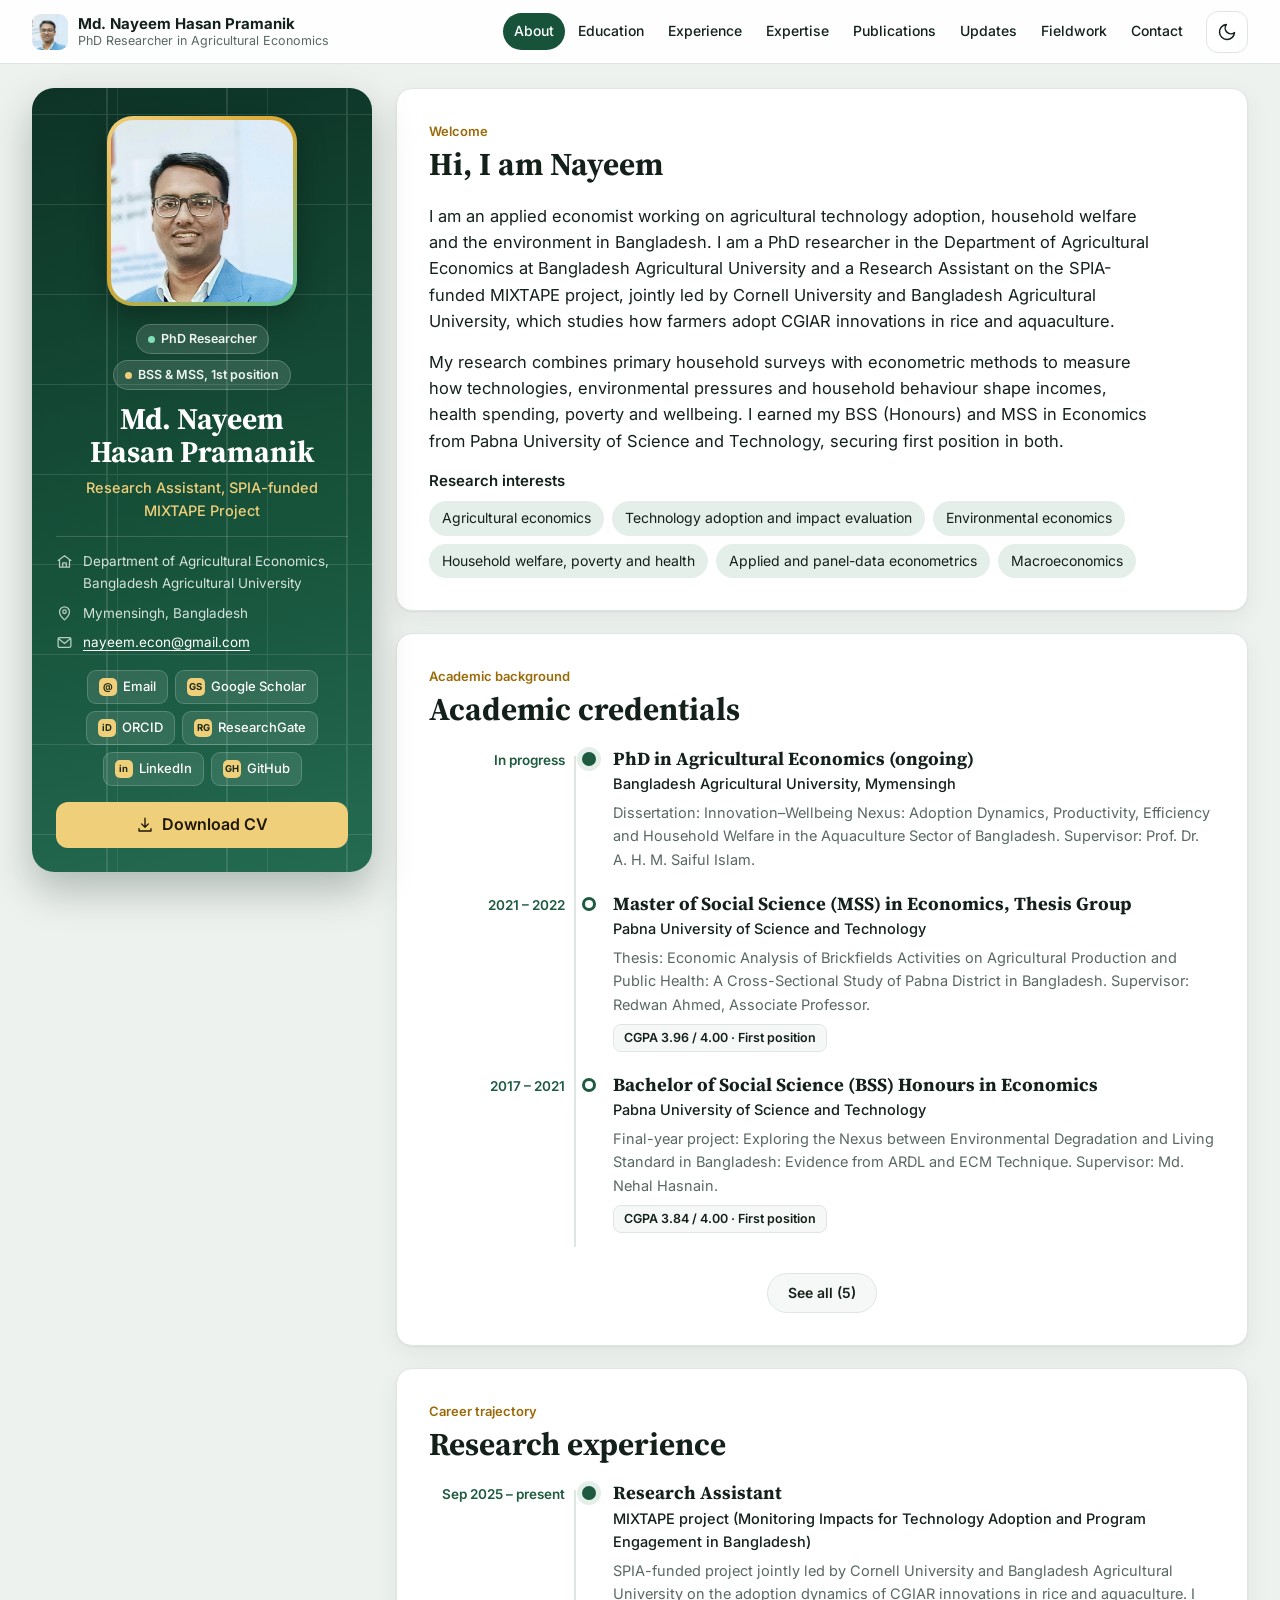
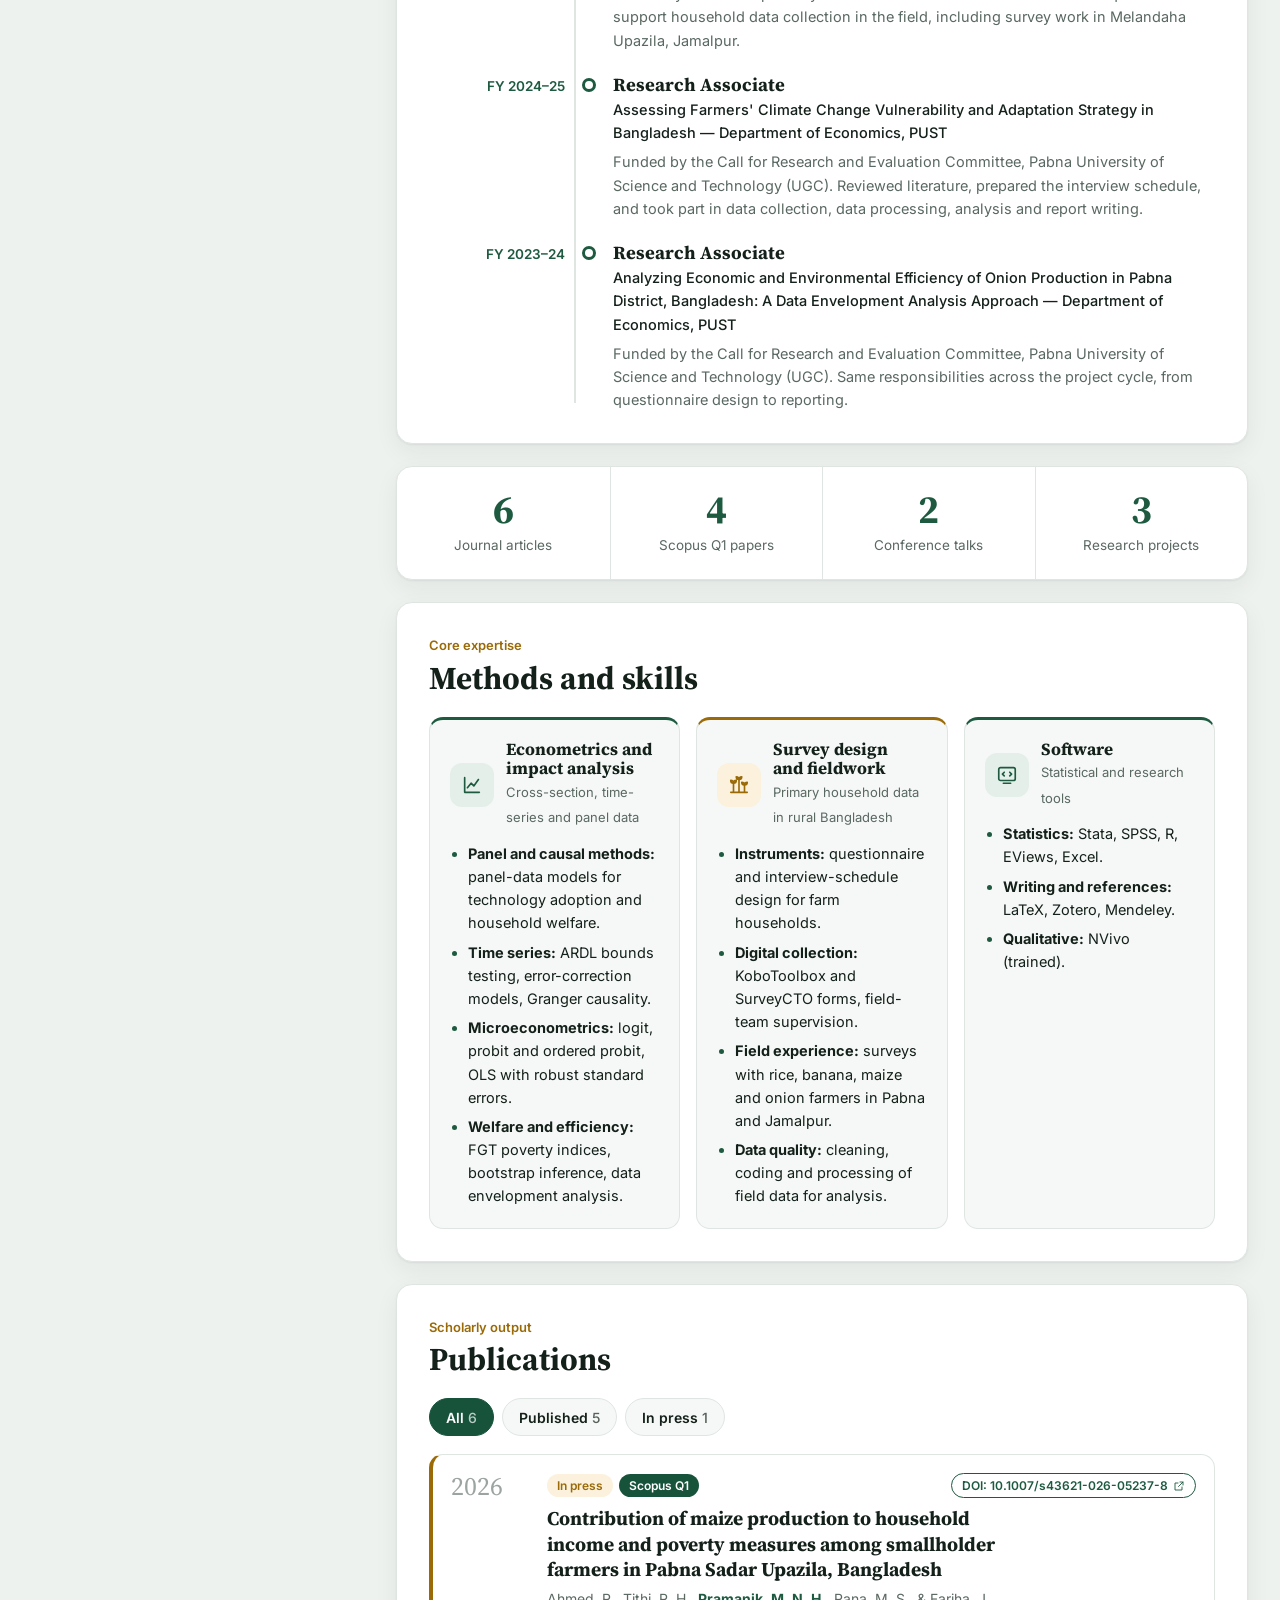
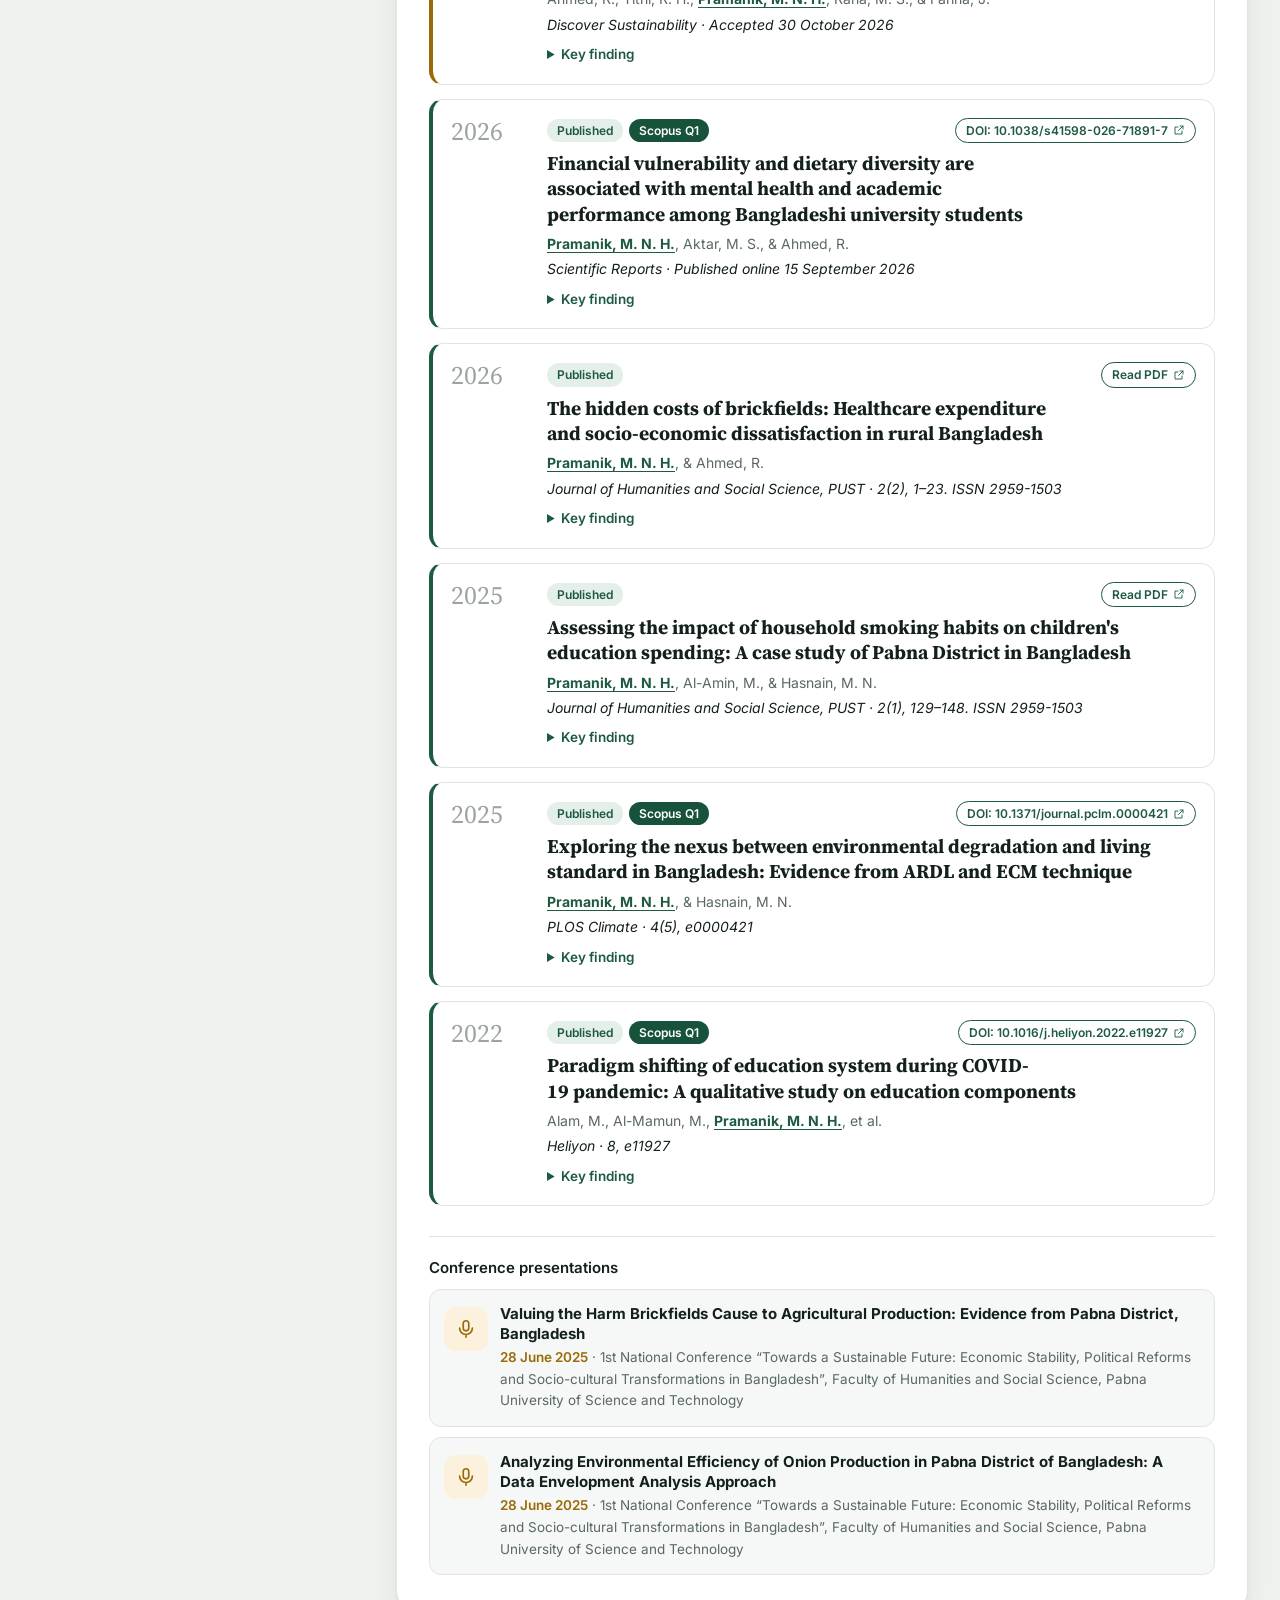
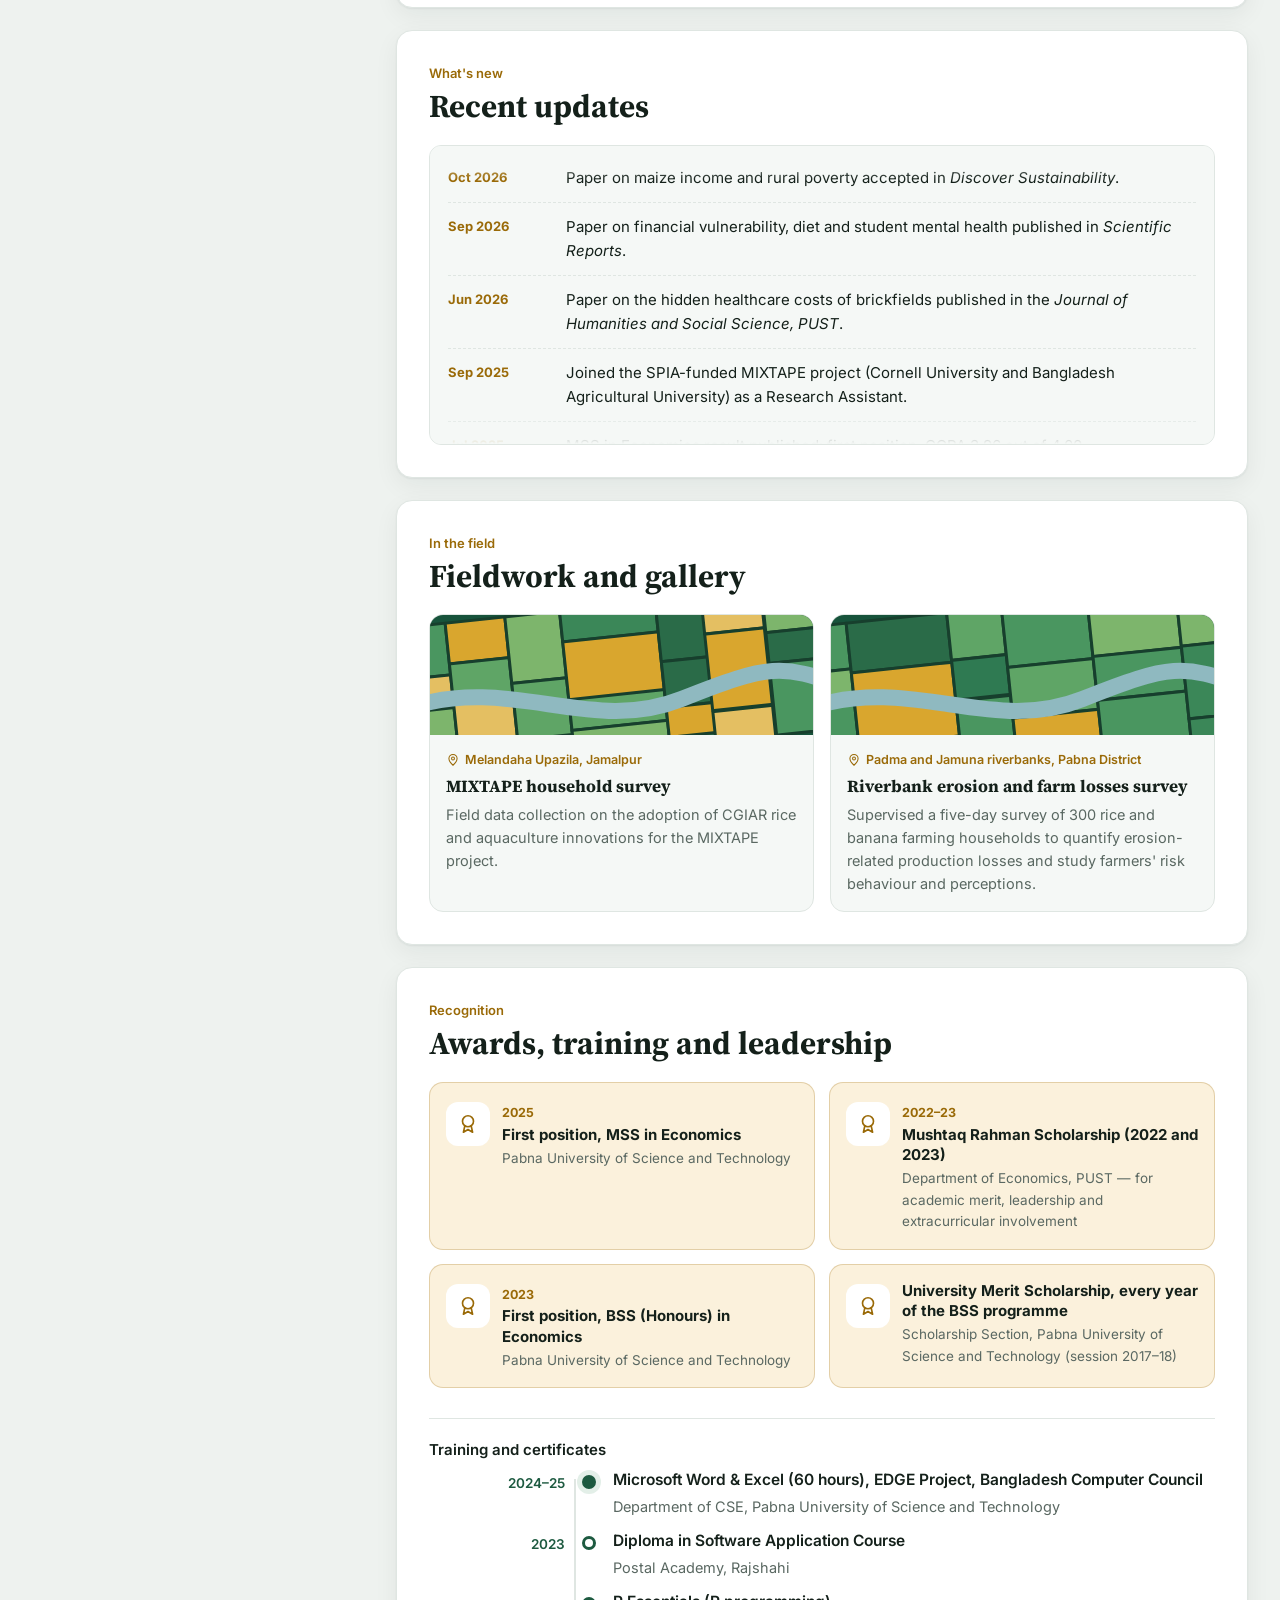
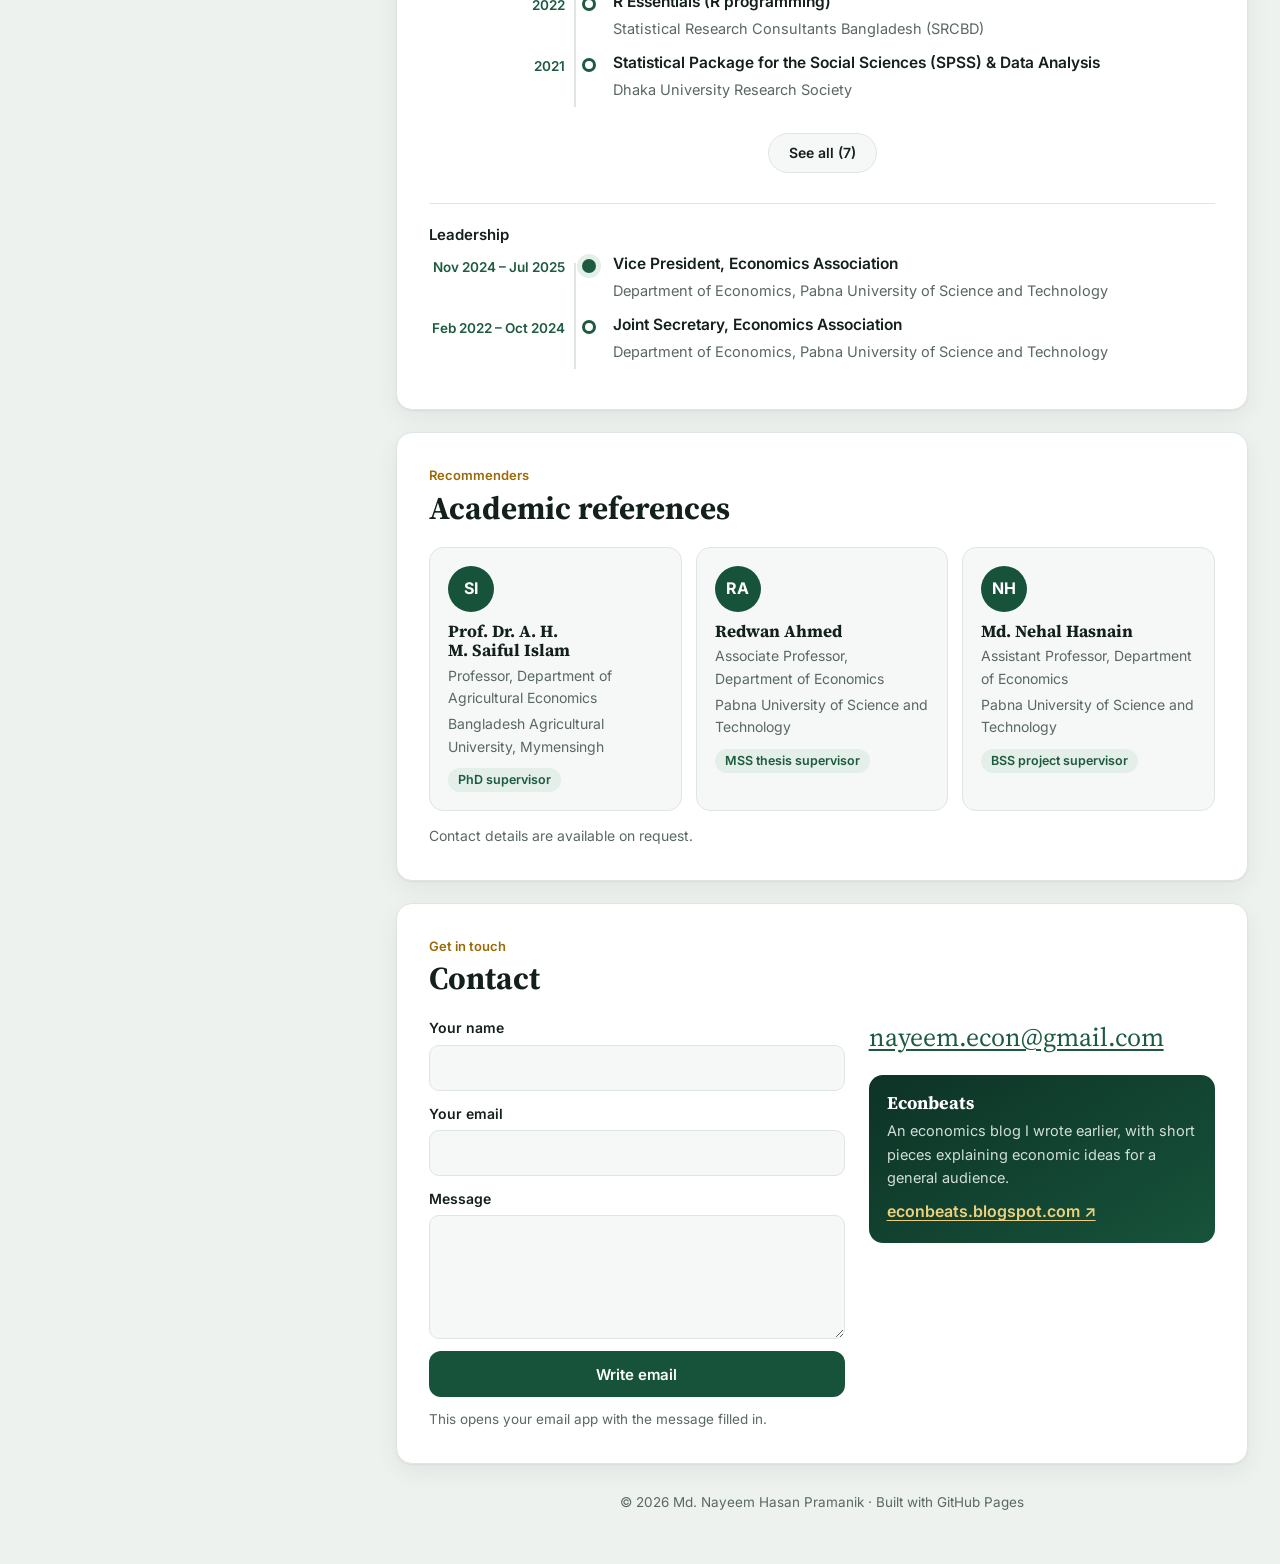
==== index.html @ b8cd820c "Add files via upload" ====
<!DOCTYPE html>
<html lang="en">
<head>
<meta charset="utf-8">
<meta name="viewport" content="width=device-width, initial-scale=1">
<title>Md. Nayeem Hasan Pramanik | Academic Portfolio</title>
<meta name="description" content="Md. Nayeem Hasan Pramanik — PhD researcher in Agricultural Economics, Bangladesh Agricultural University. Research on technology adoption, household welfare and environmental economics in Bangladesh.">
<meta property="og:title" content="Md. Nayeem Hasan Pramanik | Academic Portfolio">
<meta property="og:description" content="Agricultural and environmental economics, technology adoption and household welfare in Bangladesh.">
<meta property="og:image" content="assets/img/profile.jpg">
<link rel="icon" href="assets/img/profile.jpg">
<link rel="preconnect" href="https://fonts.googleapis.com">
<link rel="preconnect" href="https://fonts.gstatic.com" crossorigin>
<link href="https://fonts.googleapis.com/css2?family=Inter:wght@400;500;600;700&family=Source+Serif+4:opsz,wght@8..60,500;8..60,600;8..60,700&display=swap" rel="stylesheet">
<link rel="stylesheet" href="style.css">
<script>try{var t=localStorage.getItem("theme");if(t)document.documentElement.dataset.theme=t}catch(e){}</script>
</head>
<body>

<header class="topbar">
  <a class="brand" href="#about">
    <img id="top-photo" alt="" width="36" height="36">
    <span><b id="top-name"></b><small id="top-title"></small></span>
  </a>
  <nav class="nav" id="nav" aria-label="Sections">
    <a href="#about">About</a>
    <a href="#education">Education</a>
    <a href="#experience">Experience</a>
    <a href="#expertise">Expertise</a>
    <a href="#publications">Publications</a>
    <a href="#updates">Updates</a>
    <a href="#gallery">Fieldwork</a>
    <a href="#contact">Contact</a>
  </nav>
  <button class="iconbtn" id="theme-btn" aria-label="Switch light or dark mode">
    <svg viewBox="0 0 24 24" class="i-moon"><path d="M21 12.8A9 9 0 1 1 11.2 3a7 7 0 0 0 9.8 9.8z"/></svg>
    <svg viewBox="0 0 24 24" class="i-sun"><circle cx="12" cy="12" r="4.5"/><path d="M12 1.5v3M12 19.5v3M4.2 4.2l2.1 2.1M17.7 17.7l2.1 2.1M1.5 12h3M19.5 12h3M4.2 19.8l2.1-2.1M17.7 6.3l2.1-2.1"/></svg>
  </button>
  <button class="iconbtn menu-btn" id="menu-btn" aria-label="Open menu" aria-expanded="false">
    <svg viewBox="0 0 24 24"><path d="M3 6h18M3 12h18M3 18h18"/></svg>
  </button>
</header>

<div class="layout">
  <aside class="profile" id="profile">
    <div class="profile-in">
      <div class="photo-wrap"><img id="p-photo" alt="Portrait of Md. Nayeem Hasan Pramanik" width="600" height="600"></div>
      <div class="badges" id="p-badges"></div>
      <h1 id="p-name"></h1>
      <p class="p-role" id="p-role"></p>
      <ul class="p-meta">
        <li><svg viewBox="0 0 24 24"><path d="M3 10.5 12 4l9 6.5M5 9.5V20h14V9.5M9.5 20v-6h5v6"/></svg><span id="p-aff"></span></li>
        <li><svg viewBox="0 0 24 24"><path d="M12 21s-7-6.2-7-11.5a7 7 0 0 1 14 0C19 14.8 12 21 12 21z"/><circle cx="12" cy="9.5" r="2.5"/></svg><span id="p-loc"></span></li>
        <li><svg viewBox="0 0 24 24"><rect x="3" y="5" width="18" height="14" rx="2"/><path d="m3.5 6.5 8.5 7 8.5-7"/></svg><a id="p-email" href="#"></a></li>
      </ul>
      <div class="p-links" id="p-links"></div>
      <a class="cv-btn" id="cv-btn" target="_blank" rel="noopener">
        <svg viewBox="0 0 24 24"><path d="M12 3v12m0 0-4.5-4.5M12 15l4.5-4.5M4 17v3h16v-3"/></svg>Download CV
      </a>
    </div>
  </aside>

  <main class="content">
    <section class="card" id="about">
      <p class="eyebrow">Welcome</p>
      <h2>Hi, I am Nayeem</h2>
      <div id="bio" class="prose"></div>
      <div class="interests">
        <h3 class="mini">Research interests</h3>
        <ul id="interests" class="chips"></ul>
      </div>
    </section>

    <section class="card" id="education">
      <p class="eyebrow">Academic background</p>
      <h2>Academic credentials</h2>
      <ol class="tl" id="edu-list" data-limit="3"></ol>
    </section>

    <section class="card" id="experience">
      <p class="eyebrow">Career trajectory</p>
      <h2>Research experience</h2>
      <ol class="tl" id="exp-list"></ol>
    </section>

    <section class="stats card flat" id="stats" aria-label="At a glance"></section>

    <section class="card" id="expertise">
      <p class="eyebrow">Core expertise</p>
      <h2>Methods and skills</h2>
      <div class="xgrid" id="x-grid"></div>
    </section>

    <section class="card" id="publications">
      <p class="eyebrow">Scholarly output</p>
      <h2>Publications</h2>
      <div class="tabs" role="tablist" id="pub-tabs"></div>
      <ol class="pubs" id="pub-list"></ol>
      <h3 class="mini sep">Conference presentations</h3>
      <ul class="talks" id="conf-list"></ul>
    </section>

    <section class="card" id="updates">
      <p class="eyebrow">What's new</p>
      <h2>Recent updates</h2>
      <div class="ticker" id="ticker"><ol class="news" id="news-list"></ol></div>
    </section>

    <section class="card" id="gallery">
      <p class="eyebrow">In the field</p>
      <h2>Fieldwork and gallery</h2>
      <div class="fgrid" id="field-list"></div>
      <div class="tabs small" id="gal-tabs"></div>
      <div class="gal" id="gal-grid"></div>
    </section>

    <section class="card" id="recognition">
      <p class="eyebrow">Recognition</p>
      <h2>Awards, training and leadership</h2>
      <div class="agrid" id="award-list"></div>
      <h3 class="mini sep">Training and certificates</h3>
      <ol class="tl compact" id="train-list" data-limit="4"></ol>
      <h3 class="mini sep">Leadership</h3>
      <ol class="tl compact" id="lead-list"></ol>
    </section>

    <section class="card" id="references">
      <p class="eyebrow">Recommenders</p>
      <h2>Academic references</h2>
      <div class="rgrid" id="ref-list"></div>
      <p class="note">Contact details are available on request.</p>
    </section>

    <section class="card contact" id="contact">
      <p class="eyebrow">Get in touch</p>
      <h2>Contact</h2>
      <div class="contact-grid">
        <form id="c-form" novalidate>
          <label>Your name<input id="c-name" autocomplete="name" required></label>
          <label>Your email<input id="c-email" type="email" autocomplete="email" required></label>
          <label>Message<textarea id="c-msg" rows="5" required></textarea></label>
          <button type="submit" class="send">Write email</button>
          <p class="form-note" id="c-note" role="status">This opens your email app with the message filled in.</p>
        </form>
        <div class="contact-side">
          <p class="mail-big"><a id="c-mail" href="#"></a></p>
          <div id="blog" class="blogcard"></div>
        </div>
      </div>
    </section>

    <footer class="foot">© <span id="foot-year"></span> <span id="foot-name"></span> · Built with GitHub Pages</footer>
  </main>
</div>

<div class="lightbox" id="lightbox" hidden>
  <button class="iconbtn lb-close" id="lb-close" aria-label="Close"><svg viewBox="0 0 24 24"><path d="M6 6l12 12M18 6 6 18"/></svg></button>
  <figure><img id="lb-img" alt=""><figcaption id="lb-cap"></figcaption></figure>
</div>

<script src="data.js"></script>
<script src="main.js"></script>
</body>
</html>
---- style.css ----
/*
VOICE: formal and warm, an academic economist's portfolio.
IDEA: a field researcher's dossier: an ID card on the left, ruled record cards on the right.
PICTURE: the profile card, a deep paddy-green panel with a faint aerial field-plot pattern and the portrait.
COLOUR and TYPE: paddy green, ripe-rice gold, soft green-grey paper; Source Serif 4 headings, Inter text.
LAYOUT: sticky top bar; sticky profile card left (340px), content cards right; one column under 960px.
*/
:root{
  color-scheme:light dark;
  --bg:light-dark(#eef2ef,#0b1310);
  --card:light-dark(#ffffff,#121c18);
  --card2:light-dark(#f5f8f6,#16221d);
  --ink:light-dark(#14201a,#e4ebe7);
  --muted:light-dark(#5a6862,#9fb0a8);
  --rule:light-dark(#dfe6e2,#24322c);
  --green:light-dark(#1d5a40,#5cc49a);
  --green-soft:light-dark(#e3efe8,#173328);
  --gold:light-dark(#9a6a08,#e2b44a);
  --gold-soft:light-dark(#fbf1dc,#33280f);
  --deep1:#0d3326;--deep2:#17533b;--deep3:#246b52;
  --shadow:0 1px 2px rgba(16,40,30,.06),0 8px 24px rgba(16,40,30,.06);
  --r:16px;
}
:root[data-theme=light]{color-scheme:light}
:root[data-theme=dark]{color-scheme:dark}
*{box-sizing:border-box;min-width:0}
html{scroll-behavior:smooth;scroll-padding-top:80px}
body{margin:0;background:var(--bg);color:var(--ink);font:16px/1.6 Inter,system-ui,-apple-system,"Segoe UI",sans-serif;overflow-x:clip}
a{color:var(--green);text-underline-offset:3px}
:focus-visible{outline:2px solid var(--gold);outline-offset:3px;border-radius:6px}
h1,h2,h3{font-family:"Source Serif 4",Georgia,serif;line-height:1.15;text-wrap:balance;margin:0}
svg{fill:none;stroke:currentColor;stroke-width:1.8;stroke-linecap:round;stroke-linejoin:round}
@media (prefers-reduced-motion:reduce){html{scroll-behavior:auto}*{animation:none!important;transition:none!important}}

/* top bar */
.topbar{position:sticky;top:0;z-index:20;display:flex;align-items:center;gap:12px;height:64px;padding:0 max(2.5vw,14px);background:color-mix(in srgb,var(--card) 88%,transparent);backdrop-filter:blur(10px);border-bottom:1px solid var(--rule)}
.brand{display:flex;align-items:center;gap:10px;text-decoration:none;color:var(--ink);margin-right:auto}
.brand img{width:36px;height:36px;border-radius:9px;object-fit:cover}
.brand span{display:grid;line-height:1.2}
.brand b{font-size:15px}
.brand small{font-size:12.5px;color:var(--muted)}
.nav{display:flex;gap:2px}
.nav a{padding:7px 11px;border-radius:999px;font-size:14px;font-weight:500;color:var(--ink);text-decoration:none;white-space:nowrap}
.nav a:hover{background:var(--green-soft)}
.nav a.on{background:var(--deep2);color:#fff}
.iconbtn{display:grid;place-items:center;width:42px;height:42px;border-radius:12px;border:1px solid var(--rule);background:var(--card);color:var(--ink);cursor:pointer}
.iconbtn svg{width:20px;height:20px}
.iconbtn:hover{border-color:var(--green)}
.i-sun{display:none}
:root[data-theme=dark] .i-sun{display:block}:root[data-theme=dark] .i-moon{display:none}
.menu-btn{display:none}

/* layout */
.layout{display:grid;grid-template-columns:340px minmax(0,1fr);gap:24px;max-width:1280px;margin:0 auto;padding:24px max(2.5vw,14px) 40px;align-items:start}

/* profile card */
.profile{position:sticky;top:88px;border-radius:22px;overflow:hidden;color:#eef5f1;background:linear-gradient(165deg,var(--deep1) 0%,var(--deep2) 58%,var(--deep3) 100%);box-shadow:0 18px 40px rgba(10,40,28,.28)}
.profile::before{content:"";position:absolute;inset:0;opacity:.13;background:
  linear-gradient(90deg,transparent 0 62%,rgba(255,255,255,.9) 62% 63%,transparent 63%) 0 0/120px 90px,
  linear-gradient(0deg,transparent 0 70%,rgba(255,255,255,.9) 70% 71%,transparent 71%) 0 0/120px 90px,
  linear-gradient(90deg,transparent 0 30%,rgba(255,255,255,.7) 30% 31%,transparent 31%) 40px 45px/150px 120px;pointer-events:none}
.profile-in{position:relative;padding:28px 24px 24px;text-align:center}
.photo-wrap{width:190px;aspect-ratio:1;margin:0 auto;border-radius:26px;padding:4px;background:linear-gradient(140deg,#f0cf7a,#d9a62e 45%,#5cc49a);box-shadow:0 10px 30px rgba(0,0,0,.3)}
.photo-wrap img{width:100%;height:100%;object-fit:cover;border-radius:22px;display:block}
.badges{display:flex;flex-wrap:wrap;justify-content:center;gap:6px;margin:18px 0 12px}
.badge{display:inline-flex;align-items:center;gap:6px;padding:4px 11px;border-radius:999px;background:rgba(255,255,255,.12);border:1px solid rgba(255,255,255,.2);font-size:12.5px;font-weight:600}
.badge::before{content:"";width:7px;height:7px;border-radius:50%;background:#7fe0b5}
.badge:nth-child(2)::before{background:#f0cf7a}
.profile h1{font-size:30px;line-height:1.1;color:#fff}
.p-role{margin:8px 0 14px;font-size:14.5px;color:#f0cf7a;font-weight:500}
.p-meta{list-style:none;margin:0 0 16px;padding:14px 0 0;border-top:1px solid rgba(255,255,255,.16);display:grid;gap:8px;text-align:left;font-size:13.5px;color:rgba(238,245,241,.88)}
.p-meta li{display:grid;grid-template-columns:18px minmax(0,1fr);gap:9px;align-items:start}
.p-meta svg{width:17px;height:17px;margin-top:2px;opacity:.85}
.p-meta a{color:#fff;overflow-wrap:anywhere}
.p-links{display:flex;flex-wrap:wrap;justify-content:center;gap:7px}
.plink{display:inline-flex;align-items:center;gap:6px;min-height:34px;padding:0 11px;border-radius:9px;background:rgba(255,255,255,.1);border:1px solid rgba(255,255,255,.18);color:#fff;text-decoration:none;font-size:13px;font-weight:500}
.plink:hover{background:rgba(255,255,255,.2)}
.plink i{font-style:normal;display:grid;place-items:center;width:18px;height:18px;border-radius:5px;font-size:9.5px;font-weight:700;background:#f0cf7a;color:#1b2a12}
.cv-btn{display:flex;align-items:center;justify-content:center;gap:8px;margin-top:16px;min-height:46px;border-radius:12px;background:#f0cf7a;color:#1e1704;font-weight:600;text-decoration:none}
.cv-btn svg{width:18px;height:18px}
.cv-btn:hover{background:#f6dc96}

/* cards */
.content{display:grid;gap:22px}
.card{background:var(--card);border:1px solid var(--rule);border-radius:var(--r);padding:clamp(20px,3vw,32px);box-shadow:var(--shadow)}
.eyebrow{margin:0 0 4px;font-size:13px;font-weight:600;color:var(--gold)}
.card h2{font-size:clamp(26px,3vw,32px);margin-bottom:20px}
.mini{font-family:Inter,sans-serif;font-size:15px;font-weight:600;margin:0 0 12px}
.sep{margin-top:30px;padding-top:22px;border-top:1px solid var(--rule)}
.prose p{margin:0 0 14px;font-size:16.5px;max-width:72ch}
.interests{margin-top:18px}
.chips{list-style:none;margin:0;padding:0;display:flex;flex-wrap:wrap;gap:8px}
.chips li{padding:6px 13px;border-radius:999px;background:var(--green-soft);color:var(--ink);font-size:14px}

/* timeline */
.tl{list-style:none;margin:0;padding:0;position:relative}
.tl::before{content:"";position:absolute;left:calc(8.5em + 9px);top:8px;bottom:8px;width:2px;background:var(--rule)}
.tl>li{display:grid;grid-template-columns:8.5em 20px minmax(0,1fr);gap:0 14px;padding:0 0 22px}
.tl>li:last-child{padding-bottom:0}
.tl .when{text-align:right;font-size:13.5px;font-weight:600;color:var(--green);padding-top:2px}
.tl .dot{width:14px;height:14px;margin:4px auto 0;border-radius:50%;background:var(--card);border:3px solid var(--green);position:relative;z-index:1}
.tl>li:first-child .dot{background:var(--green);box-shadow:0 0 0 5px var(--green-soft)}
.tl h3{font-size:18.5px;margin-bottom:3px}
.tl .org{margin:0;font-size:14.5px;font-weight:500;color:var(--ink)}
.tl .d{margin:6px 0 0;font-size:14.5px;color:var(--muted);max-width:70ch}
.tl .pill{display:inline-block;margin-top:8px;padding:3px 10px;border-radius:8px;background:var(--card2);border:1px solid var(--rule);font-size:12.5px;font-weight:600}
.tl.compact h3{font-size:15.5px;font-family:Inter,sans-serif;font-weight:600}
.tl.compact>li{padding-bottom:14px}
.tl>li.more{display:none}
.tl.open>li.more{display:grid}
.seeall{display:block;margin:18px auto 0;min-height:40px;padding:0 20px;border-radius:999px;border:1px solid var(--rule);background:var(--card2);color:var(--ink);font:600 14px Inter,sans-serif;cursor:pointer}
.seeall:hover{border-color:var(--green)}

/* stats */
.stats{display:grid;grid-template-columns:repeat(4,minmax(0,1fr));padding:0;overflow:hidden}
.stat{padding:22px 12px;text-align:center;border-left:1px solid var(--rule)}
.stat:first-child{border-left:0}
.stat b{display:block;font-family:"Source Serif 4",Georgia,serif;font-size:clamp(30px,3.6vw,40px);line-height:1;color:var(--green)}
.stat span{display:block;margin-top:6px;font-size:13.5px;color:var(--muted)}

/* expertise */
.xgrid{display:grid;grid-template-columns:repeat(auto-fit,minmax(min(100%,235px),1fr));gap:16px}
.x{background:var(--card2);border:1px solid var(--rule);border-top:3px solid var(--green);border-radius:14px;padding:20px}
.x:nth-child(2){border-top-color:var(--gold)}
.x-head{display:grid;grid-template-columns:44px minmax(0,1fr);gap:12px;align-items:center;margin-bottom:12px}
.x-ico{width:44px;height:44px;border-radius:12px;display:grid;place-items:center;background:var(--green-soft);color:var(--green)}
.x:nth-child(2) .x-ico{background:var(--gold-soft);color:var(--gold)}
.x-ico svg{width:22px;height:22px}
.x h3{font-size:17px}
.x small{color:var(--muted);font-size:13px}
.x ul{margin:0;padding-left:18px;font-size:14.5px;display:grid;gap:6px}
.x li::marker{color:var(--green)}

/* publications */
.tabs{display:flex;flex-wrap:wrap;gap:8px;margin-bottom:18px}
.tab{min-height:38px;padding:0 16px;border-radius:999px;border:1px solid var(--rule);background:var(--card2);color:var(--ink);font:600 14px Inter,sans-serif;cursor:pointer}
.tab[aria-selected=true]{background:var(--deep2);border-color:var(--deep2);color:#fff}
.tab span{opacity:.7;margin-left:4px;font-weight:500}
.pubs{list-style:none;margin:0;padding:0;display:grid;gap:14px}
.pub{display:grid;grid-template-columns:5em minmax(0,1fr);gap:16px;padding:18px;border:1px solid var(--rule);border-left:4px solid var(--green);border-radius:14px;background:var(--card)}
.pub.press{border-left-color:var(--gold)}
.pub.hide{display:none}
.py{font-family:"Source Serif 4",Georgia,serif;font-size:26px;line-height:1;color:color-mix(in srgb,var(--muted) 60%,transparent)}
.ptop{display:flex;flex-wrap:wrap;gap:8px;align-items:center;justify-content:space-between;margin-bottom:8px}
.ptags{display:flex;flex-wrap:wrap;gap:6px}
.st{padding:2px 10px;border-radius:999px;font-size:12px;font-weight:600;background:var(--green-soft);color:var(--green)}
.st.press{background:var(--gold-soft);color:var(--gold)}
.st.q{background:var(--deep2);color:#fff}
.doi{display:inline-flex;align-items:center;gap:5px;padding:2px 10px;border-radius:999px;border:1px solid var(--green);font-size:12px;font-weight:600;text-decoration:none;white-space:nowrap}
.doi svg{width:12px;height:12px}
.pub h3{font-size:clamp(17px,1.8vw,19.5px);line-height:1.3;margin-bottom:6px}
.pa{margin:0;font-size:14px;color:var(--muted)}
.pa b{color:var(--green);text-decoration:underline;text-decoration-thickness:1px;text-underline-offset:3px}
.pj{margin:3px 0 0;font-size:14px;font-style:italic}
.pub details{margin-top:8px}
.pub summary{cursor:pointer;font-size:13.5px;font-weight:600;color:var(--green);width:fit-content}
.pub details p{margin:6px 0 0;font-size:14.5px;max-width:72ch}
.talks{list-style:none;margin:0;padding:0;display:grid;gap:10px}
.talks li{display:grid;grid-template-columns:44px minmax(0,1fr);gap:12px;padding:14px;border-radius:12px;background:var(--card2);border:1px solid var(--rule)}
.talks .ic{width:44px;height:44px;border-radius:12px;display:grid;place-items:center;background:var(--gold-soft);color:var(--gold)}
.talks .ic svg{width:22px;height:22px}
.talks b{display:block;font-size:15px;line-height:1.35}
.talks span{display:block;font-size:13.5px;color:var(--muted);margin-top:3px}
.talks em{font-style:normal;font-weight:600;color:var(--gold)}

/* updates ticker */
.ticker{position:relative;max-height:300px;overflow:hidden;border-radius:12px;background:var(--card2);border:1px solid var(--rule)}
.ticker::before,.ticker::after{content:"";position:absolute;left:0;right:0;height:34px;z-index:1;pointer-events:none}
.ticker::before{top:0;background:linear-gradient(var(--card2),transparent)}
.ticker::after{bottom:0;background:linear-gradient(transparent,var(--card2))}
.news{list-style:none;margin:0;padding:8px 18px}
.ticker.run .news{animation:roll var(--dur,30s) linear infinite}
.ticker.run:hover .news,.ticker.run:focus-within .news{animation-play-state:paused}
@keyframes roll{to{transform:translateY(-50%)}}
.news li{display:grid;grid-template-columns:6.5em minmax(0,1fr);gap:14px;padding:12px 0;border-bottom:1px dashed var(--rule)}
.news time{font-size:13px;font-weight:700;color:var(--gold);white-space:nowrap;padding-top:1px}
.news span{font-size:15px}

/* fieldwork + gallery */
.fgrid{display:grid;grid-template-columns:repeat(auto-fit,minmax(min(100%,280px),1fr));gap:16px}
.fc{border:1px solid var(--rule);border-radius:14px;overflow:hidden;background:var(--card2)}
.fc .art{height:120px;position:relative;background:var(--deep2)}
.fc .art svg{position:absolute;inset:0;width:100%;height:100%}
.fc .art img{width:100%;height:100%;object-fit:cover;display:block}
.fc .tx{padding:14px 16px 16px}
.fc .pl{display:inline-flex;align-items:center;gap:5px;font-size:12.5px;font-weight:600;color:var(--gold)}
.fc .pl svg{width:14px;height:14px}
.fc h3{font-size:17px;margin:2px 0 6px}
.fc p{margin:0;font-size:14.5px;color:var(--muted)}
.tabs.small{margin:22px 0 14px}
.tabs.small:empty{display:none}
.gal{display:grid;grid-template-columns:repeat(auto-fill,minmax(min(100%,200px),1fr));gap:12px}
.gal:empty{display:none}
.gi{position:relative;border:0;padding:0;border-radius:12px;overflow:hidden;cursor:zoom-in;background:var(--card2);aspect-ratio:4/3}
.gi img{width:100%;height:100%;object-fit:cover;display:block;transition:transform .4s}
.gi:hover img{transform:scale(1.05)}
.gi span{position:absolute;left:0;right:0;bottom:0;padding:22px 10px 8px;background:linear-gradient(transparent,rgba(0,0,0,.7));color:#fff;font-size:13px;font-weight:600;text-align:left}
.gi.hide{display:none}
.gal-empty{margin:16px 0 0;font-size:14px;color:var(--muted)}
.lightbox{position:fixed;inset:0;z-index:50;display:grid;place-items:center;padding:20px;background:rgba(5,15,10,.88)}
.lightbox[hidden]{display:none}
.lightbox figure{margin:0;max-width:min(1000px,100%);text-align:center}
.lightbox img{max-width:100%;max-height:78vh;border-radius:10px}
.lightbox figcaption{color:#e8efe9;margin-top:10px;font-size:15px}
.lb-close{position:absolute;top:16px;right:16px}

/* awards */
.agrid{display:grid;grid-template-columns:repeat(auto-fit,minmax(min(100%,330px),1fr));gap:14px}
.aw{display:grid;grid-template-columns:44px minmax(0,1fr);gap:12px;padding:16px;border-radius:14px;background:var(--gold-soft);border:1px solid color-mix(in srgb,var(--gold) 25%,transparent)}
.aw .ic{width:44px;height:44px;border-radius:12px;display:grid;place-items:center;background:var(--card);color:var(--gold)}
.aw .ic svg{width:22px;height:22px}
.aw em{font-style:normal;font-size:12.5px;font-weight:700;color:var(--gold)}
.aw b{display:block;font-size:15px;line-height:1.35}
.aw span{display:block;margin-top:3px;font-size:13.5px;color:var(--muted)}

/* references */
.rgrid{display:grid;grid-template-columns:repeat(auto-fit,minmax(min(100%,240px),1fr));gap:14px}
.ref{padding:18px;border-radius:14px;border:1px solid var(--rule);background:var(--card2)}
.ref .av{width:46px;height:46px;border-radius:50%;display:grid;place-items:center;background:var(--deep2);color:#fff;font-weight:700;margin-bottom:10px}
.ref h3{font-size:17px}
.ref p{margin:4px 0 0;font-size:14px;color:var(--muted)}
.ref .rel{display:inline-block;margin-top:10px;padding:2px 10px;border-radius:999px;background:var(--green-soft);color:var(--green);font-size:12.5px;font-weight:600}
.note{margin:14px 0 0;font-size:14px;color:var(--muted)}

/* contact */
.contact-grid{display:grid;grid-template-columns:minmax(0,1.2fr) minmax(0,1fr);gap:24px;align-items:start}
form{display:grid;gap:12px}
label{display:grid;gap:5px;font-size:14px;font-weight:600}
input,textarea{font:16px Inter,sans-serif;color:var(--ink);background:var(--card2);border:1px solid var(--rule);border-radius:10px;padding:11px 13px;min-height:46px;resize:vertical}
input:focus,textarea:focus{outline:2px solid var(--green);outline-offset:0;border-color:transparent}
.send{min-height:46px;border:0;border-radius:12px;background:var(--deep2);color:#fff;font:600 15px Inter,sans-serif;cursor:pointer}
.send:hover{background:var(--deep3)}
.form-note{margin:0;font-size:13.5px;color:var(--muted)}
.form-note.err{color:#c0392b}
.mail-big{margin:0 0 16px;font-family:"Source Serif 4",Georgia,serif;font-size:clamp(20px,2.4vw,26px);overflow-wrap:anywhere}
.blogcard{padding:18px;border-radius:14px;background:linear-gradient(150deg,var(--deep1),var(--deep2));color:#eef5f1}
.blogcard h3{font-size:18px;color:#fff;margin-bottom:6px}
.blogcard p{margin:0 0 10px;font-size:14.5px;opacity:.88}
.blogcard a{color:#f0cf7a;font-weight:600}
.foot{text-align:center;font-size:13.5px;color:var(--muted);padding:6px 0 10px}

/* responsive */
@media (max-width:1180px){
  .nav{position:fixed;top:64px;right:12px;flex-direction:column;gap:2px;padding:10px;background:var(--card);border:1px solid var(--rule);border-radius:14px;box-shadow:var(--shadow);min-width:200px;display:none}
  .nav.open{display:flex}
  .nav a{padding:10px 14px;border-radius:10px}
  .menu-btn{display:grid}
}
@media (max-width:960px){
  .layout{grid-template-columns:minmax(0,1fr)}
  .profile{position:relative;top:0}
  .profile-in{display:grid;grid-template-columns:150px minmax(0,1fr);gap:0 22px;text-align:left;align-items:center}
  .photo-wrap{width:150px;grid-row:span 4;align-self:start}
  .badges{justify-content:flex-start;margin:0 0 8px}
  .p-meta,.p-links,.cv-btn{grid-column:1/-1}
  .p-links{justify-content:flex-start}
}
@media (max-width:640px){
  .brand small{display:none}
  .profile-in{display:block;text-align:center}
  .photo-wrap{width:160px}
  .badges,.p-links{justify-content:center;margin-top:16px}
  .stats{grid-template-columns:repeat(2,minmax(0,1fr))}
  .stat:nth-child(3){border-left:0}
  .stat:nth-child(n+3){border-top:1px solid var(--rule)}
  .tl::before{left:6px}
  .tl>li{grid-template-columns:14px minmax(0,1fr);gap:4px 14px}
  .tl .when{grid-column:2;grid-row:1;text-align:left}
  .tl .dot{grid-column:1;grid-row:1;margin-top:5px}
  .tl>li>div:last-child{grid-column:2}
  .pub{grid-template-columns:minmax(0,1fr);gap:6px}
  .py{font-size:20px}
  .news li{grid-template-columns:minmax(0,1fr);gap:2px}
  .contact-grid{grid-template-columns:minmax(0,1fr)}
}
@media print{.topbar,.cv-btn,#contact form,.lightbox{display:none}.layout{display:block}.profile{position:static}}
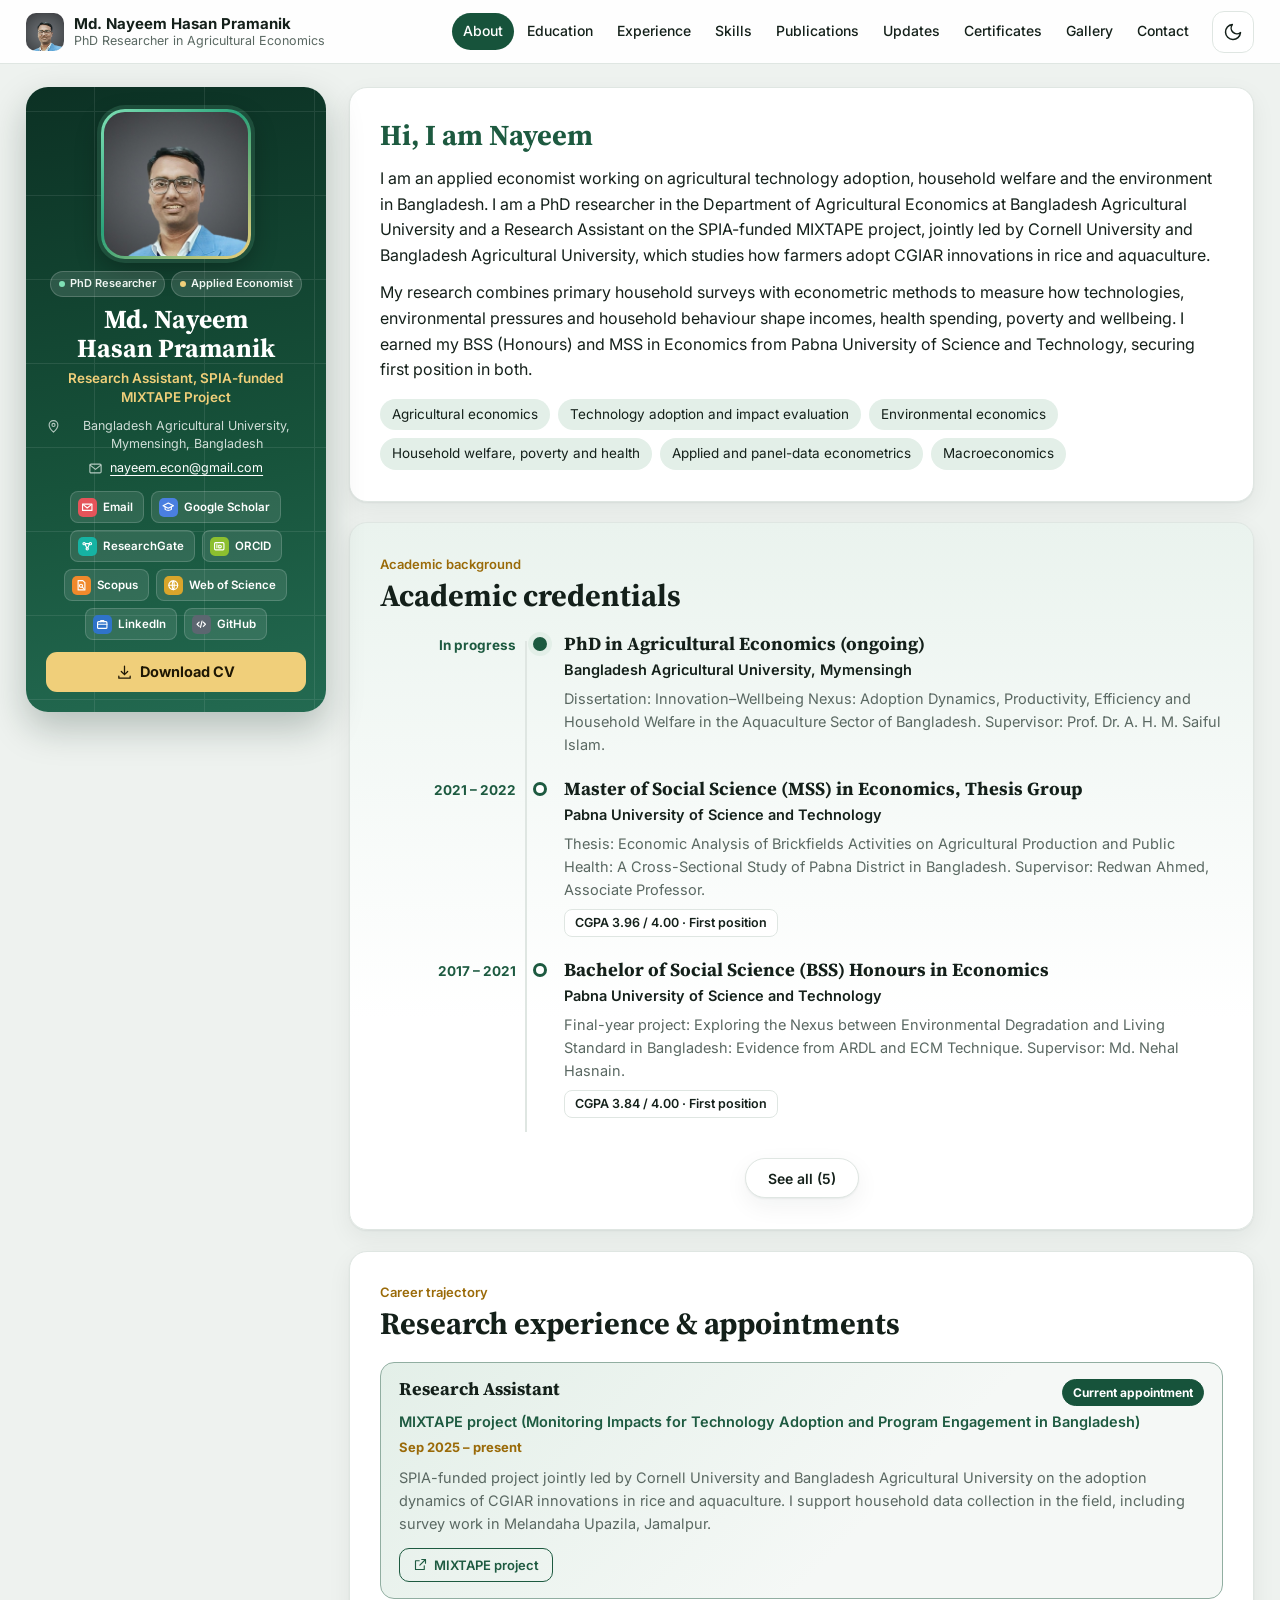
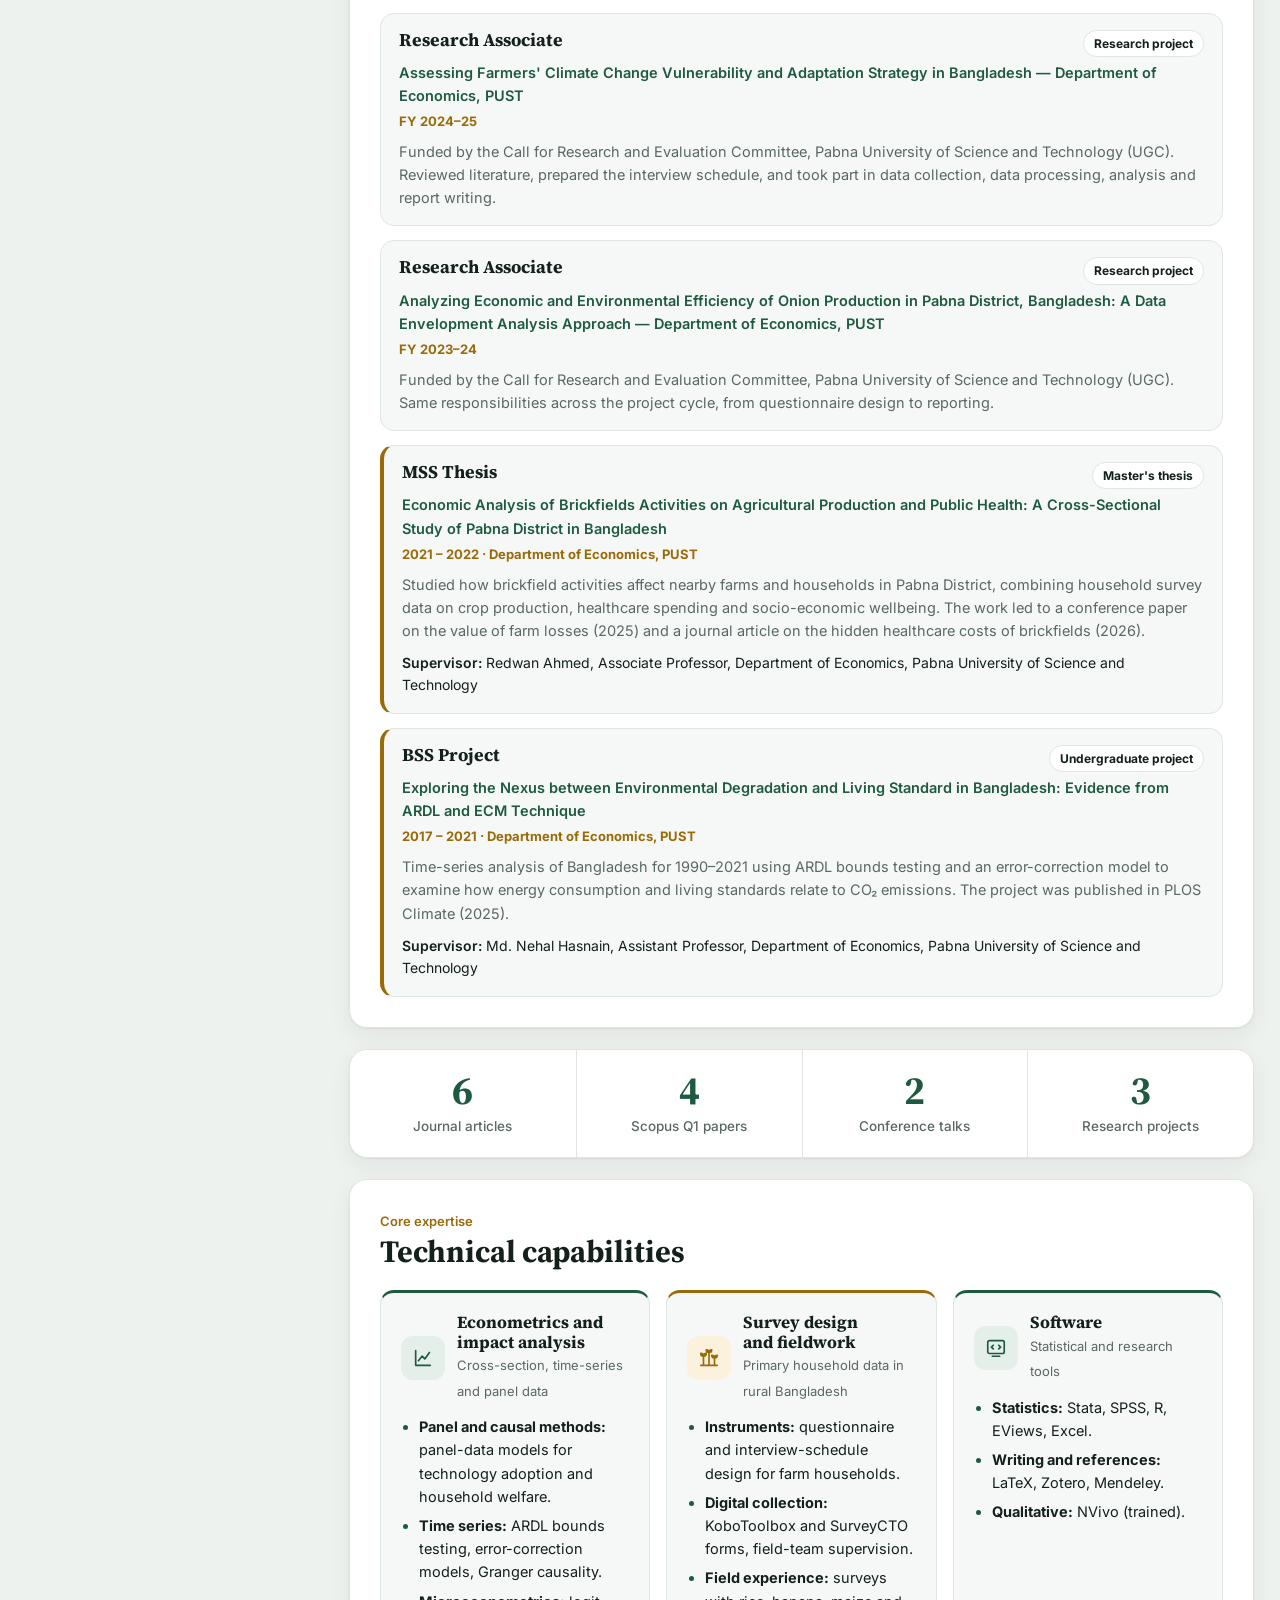
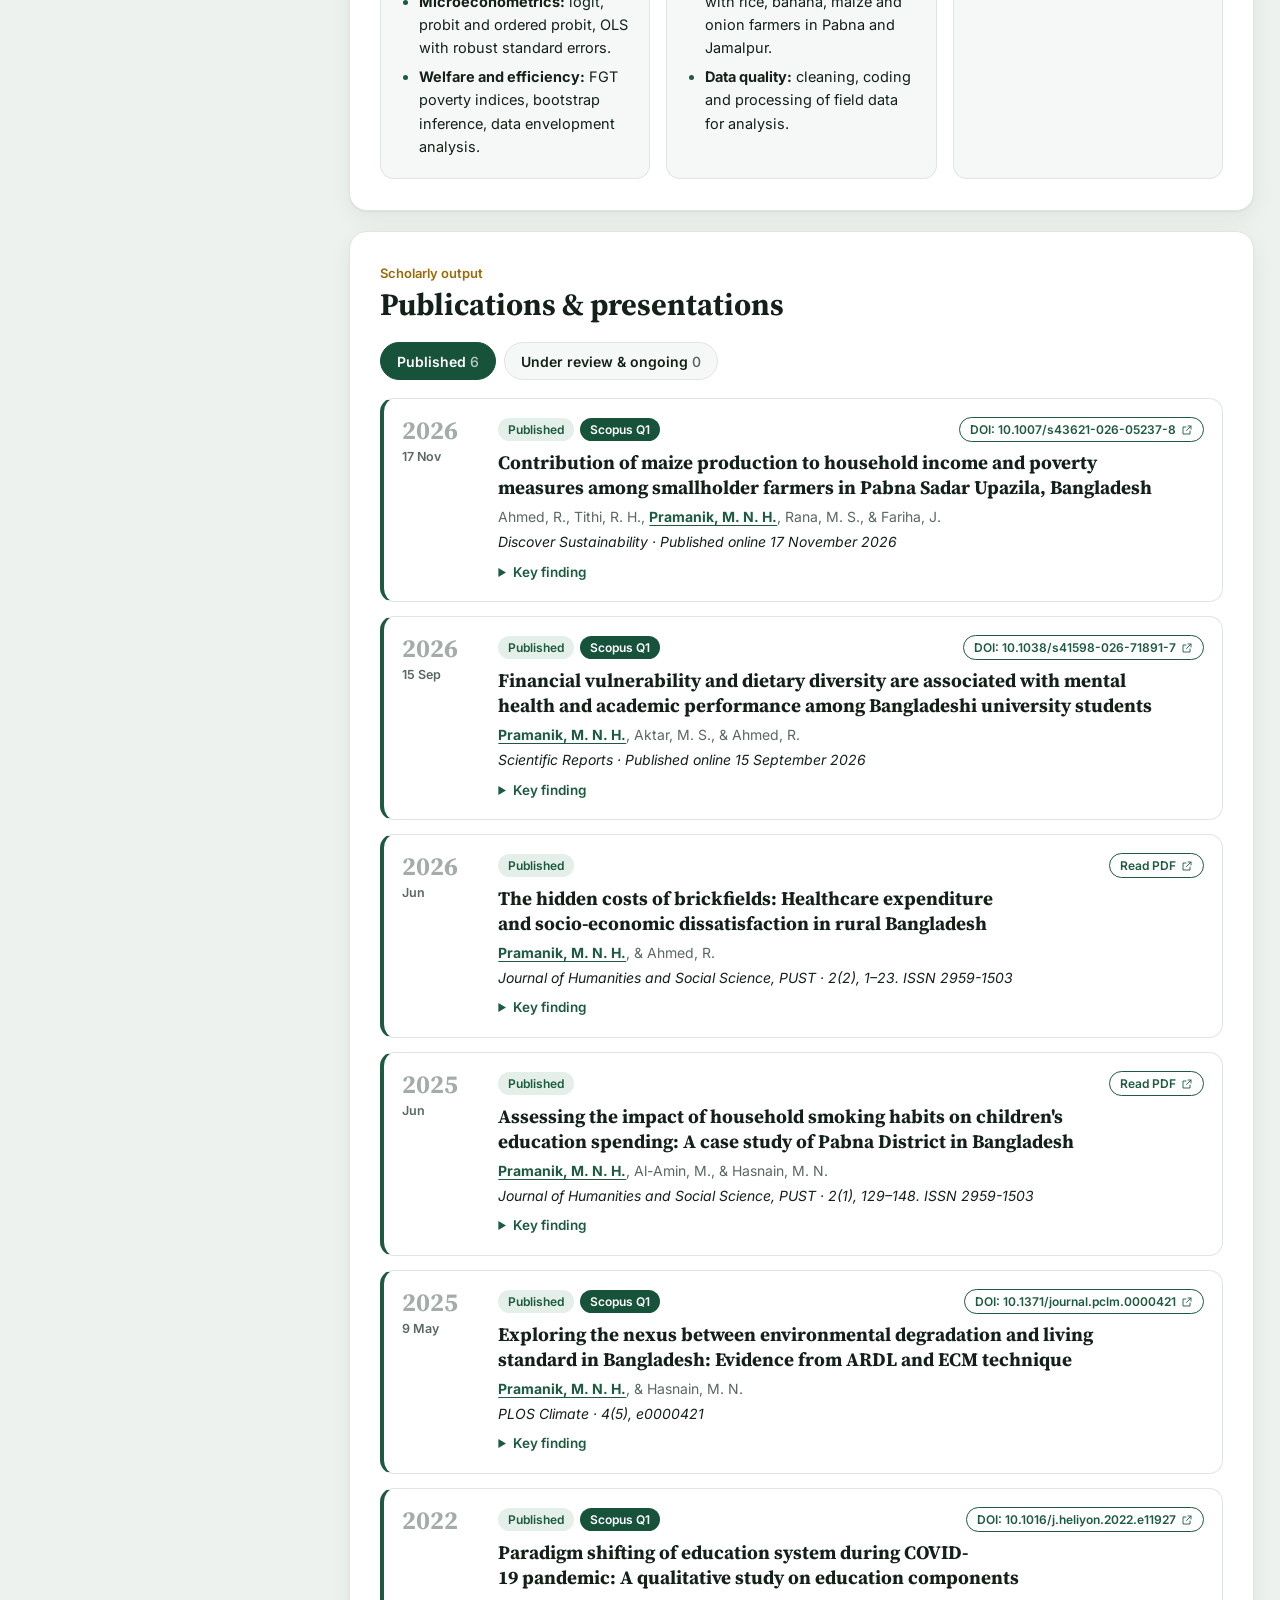
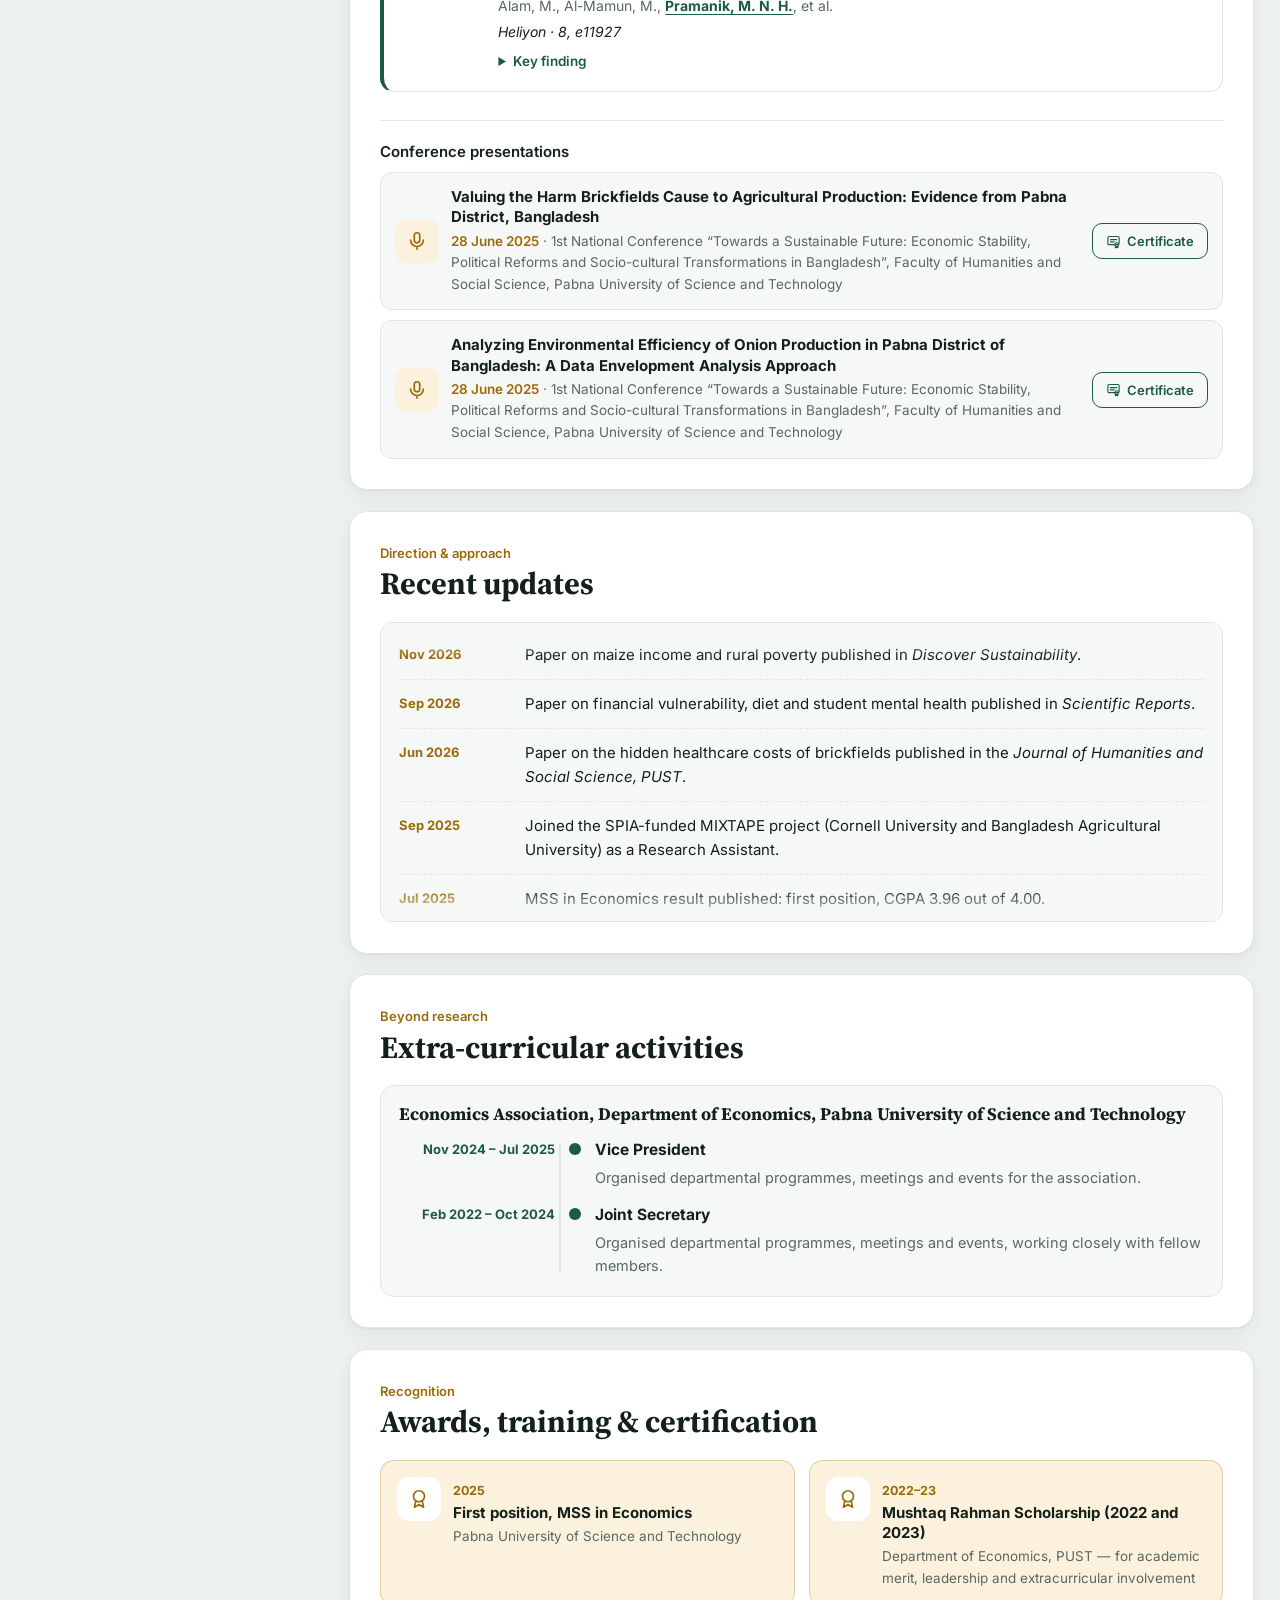
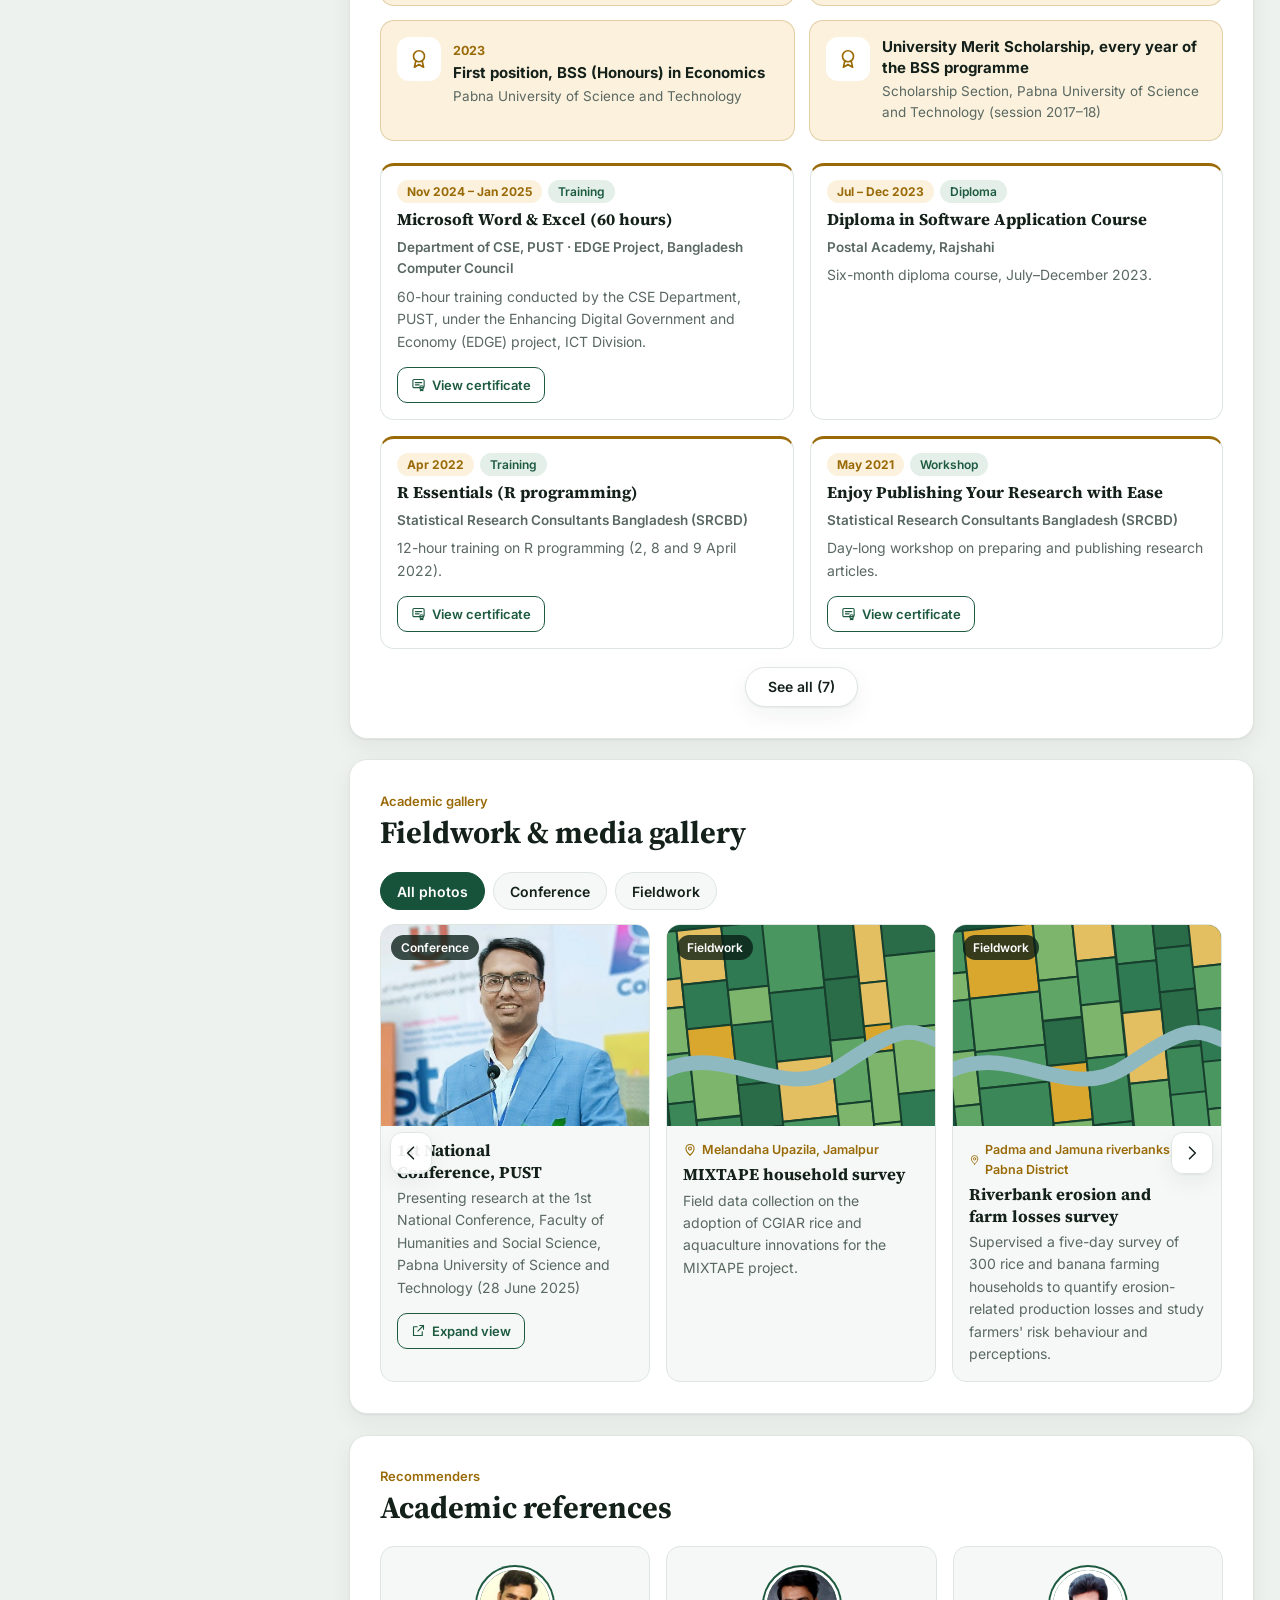
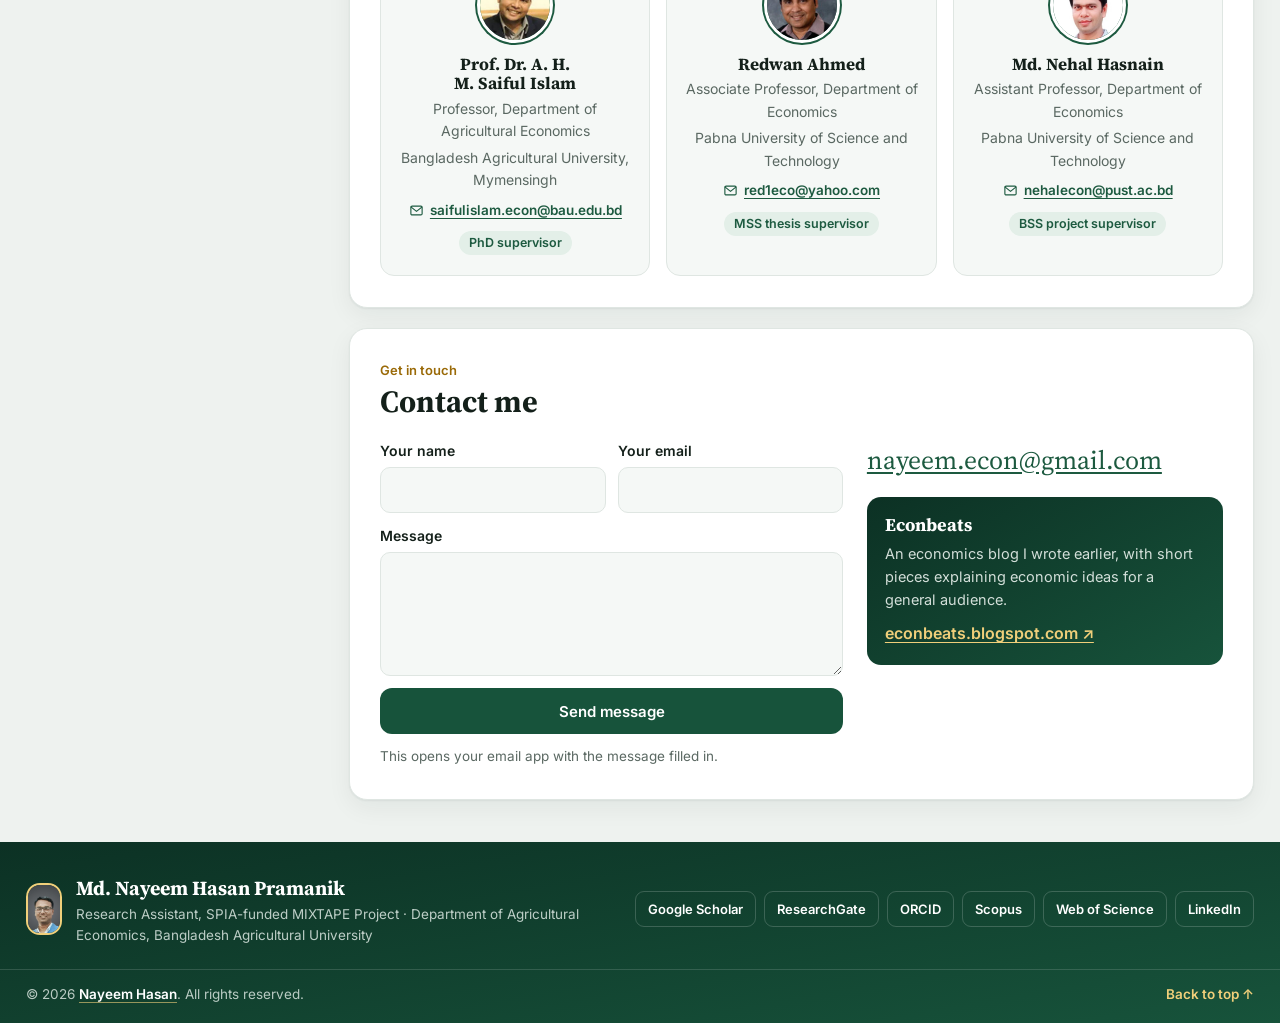
==== commit 817878b1: "Add files via upload" ====
--- a/index.html
+++ b/index.html
@@ -19,17 +19,18 @@
 
 <header class="topbar">
   <a class="brand" href="#about">
-    <img id="top-photo" alt="" width="36" height="36">
+    <img id="top-photo" alt="" width="38" height="38">
     <span><b id="top-name"></b><small id="top-title"></small></span>
   </a>
   <nav class="nav" id="nav" aria-label="Sections">
     <a href="#about">About</a>
     <a href="#education">Education</a>
     <a href="#experience">Experience</a>
-    <a href="#expertise">Expertise</a>
+    <a href="#expertise">Skills</a>
     <a href="#publications">Publications</a>
     <a href="#updates">Updates</a>
-    <a href="#gallery">Fieldwork</a>
+    <a href="#certification">Certificates</a>
+    <a href="#gallery">Gallery</a>
     <a href="#contact">Contact</a>
   </nav>
   <button class="iconbtn" id="theme-btn" aria-label="Switch light or dark mode">
@@ -43,35 +44,27 @@
 
 <div class="layout">
   <aside class="profile" id="profile">
-    <div class="profile-in">
-      <div class="photo-wrap"><img id="p-photo" alt="Portrait of Md. Nayeem Hasan Pramanik" width="600" height="600"></div>
-      <div class="badges" id="p-badges"></div>
-      <h1 id="p-name"></h1>
-      <p class="p-role" id="p-role"></p>
-      <ul class="p-meta">
-        <li><svg viewBox="0 0 24 24"><path d="M3 10.5 12 4l9 6.5M5 9.5V20h14V9.5M9.5 20v-6h5v6"/></svg><span id="p-aff"></span></li>
-        <li><svg viewBox="0 0 24 24"><path d="M12 21s-7-6.2-7-11.5a7 7 0 0 1 14 0C19 14.8 12 21 12 21z"/><circle cx="12" cy="9.5" r="2.5"/></svg><span id="p-loc"></span></li>
-        <li><svg viewBox="0 0 24 24"><rect x="3" y="5" width="18" height="14" rx="2"/><path d="m3.5 6.5 8.5 7 8.5-7"/></svg><a id="p-email" href="#"></a></li>
-      </ul>
-      <div class="p-links" id="p-links"></div>
-      <a class="cv-btn" id="cv-btn" target="_blank" rel="noopener">
-        <svg viewBox="0 0 24 24"><path d="M12 3v12m0 0-4.5-4.5M12 15l4.5-4.5M4 17v3h16v-3"/></svg>Download CV
-      </a>
-    </div>
+    <div class="photo-wrap"><img id="p-photo" alt="Portrait of Md. Nayeem Hasan Pramanik" width="600" height="600"></div>
+    <div class="badges" id="p-badges"></div>
+    <h1 id="p-name"></h1>
+    <p class="p-role" id="p-role"></p>
+    <div class="honour" id="p-honour"></div>
+    <p class="p-line"><svg viewBox="0 0 24 24"><path d="M12 21s-7-6.2-7-11.5a7 7 0 0 1 14 0C19 14.8 12 21 12 21z"/><circle cx="12" cy="9.5" r="2.5"/></svg><span id="p-loc"></span></p>
+    <p class="p-line"><svg viewBox="0 0 24 24"><rect x="3" y="5" width="18" height="14" rx="2"/><path d="m3.5 6.5 8.5 7 8.5-7"/></svg><a id="p-email" href="#"></a></p>
+    <div class="p-links" id="p-links"></div>
+    <a class="cv-btn" id="cv-btn" target="_blank" rel="noopener">
+      <svg viewBox="0 0 24 24"><path d="M12 3v12m0 0-4.5-4.5M12 15l4.5-4.5M4 17v3h16v-3"/></svg>Download CV
+    </a>
   </aside>
 
   <main class="content">
     <section class="card" id="about">
-      <p class="eyebrow">Welcome</p>
       <h2>Hi, I am Nayeem</h2>
       <div id="bio" class="prose"></div>
-      <div class="interests">
-        <h3 class="mini">Research interests</h3>
-        <ul id="interests" class="chips"></ul>
-      </div>
+      <ul id="interests" class="chips"></ul>
     </section>
 
-    <section class="card" id="education">
+    <section class="card tinted" id="education">
       <p class="eyebrow">Academic background</p>
       <h2>Academic credentials</h2>
       <ol class="tl" id="edu-list" data-limit="3"></ol>
@@ -79,67 +72,78 @@
 
     <section class="card" id="experience">
       <p class="eyebrow">Career trajectory</p>
-      <h2>Research experience</h2>
-      <ol class="tl" id="exp-list"></ol>
+      <h2>Research experience &amp; appointments</h2>
+      <div id="exp-list" class="exp"></div>
     </section>
 
-    <section class="stats card flat" id="stats" aria-label="At a glance"></section>
+    <section class="stats" id="stats" aria-label="At a glance"></section>
 
     <section class="card" id="expertise">
       <p class="eyebrow">Core expertise</p>
-      <h2>Methods and skills</h2>
+      <h2>Technical capabilities</h2>
       <div class="xgrid" id="x-grid"></div>
     </section>
 
     <section class="card" id="publications">
       <p class="eyebrow">Scholarly output</p>
-      <h2>Publications</h2>
-      <div class="tabs" role="tablist" id="pub-tabs"></div>
-      <ol class="pubs" id="pub-list"></ol>
+      <h2>Publications &amp; presentations</h2>
+      <div class="tabs" role="tablist" id="pub-tabs">
+        <button class="tab" role="tab" aria-selected="true" data-p="pub">Published<span id="n-pub"></span></button>
+        <button class="tab" role="tab" aria-selected="false" data-p="rev">Under review &amp; ongoing<span id="n-rev"></span></button>
+      </div>
+      <ol class="pubs" id="pub-list" data-panel="pub"></ol>
+      <div id="rev-panel" data-panel="rev" hidden><ol class="pubs" id="rev-list"></ol><p class="empty" id="rev-empty">No manuscripts are listed here at the moment. Submitted and ongoing work will appear here.</p></div>
       <h3 class="mini sep">Conference presentations</h3>
       <ul class="talks" id="conf-list"></ul>
     </section>
 
     <section class="card" id="updates">
-      <p class="eyebrow">What's new</p>
+      <p class="eyebrow">Direction &amp; approach</p>
       <h2>Recent updates</h2>
       <div class="ticker" id="ticker"><ol class="news" id="news-list"></ol></div>
     </section>
 
-    <section class="card" id="gallery">
-      <p class="eyebrow">In the field</p>
-      <h2>Fieldwork and gallery</h2>
-      <div class="fgrid" id="field-list"></div>
-      <div class="tabs small" id="gal-tabs"></div>
-      <div class="gal" id="gal-grid"></div>
+    <section class="card" id="beyond">
+      <p class="eyebrow">Beyond research</p>
+      <h2>Extra-curricular activities</h2>
+      <div id="lead-list"></div>
     </section>
 
-    <section class="card" id="recognition">
+    <section class="card" id="certification">
       <p class="eyebrow">Recognition</p>
-      <h2>Awards, training and leadership</h2>
+      <h2>Awards, training &amp; certification</h2>
       <div class="agrid" id="award-list"></div>
-      <h3 class="mini sep">Training and certificates</h3>
-      <ol class="tl compact" id="train-list" data-limit="4"></ol>
-      <h3 class="mini sep">Leadership</h3>
-      <ol class="tl compact" id="lead-list"></ol>
+      <div class="cgrid" id="train-list" data-limit="4"></div>
+    </section>
+
+    <section class="card" id="gallery">
+      <p class="eyebrow">Academic gallery</p>
+      <h2>Fieldwork &amp; media gallery</h2>
+      <div class="tabs small" id="gal-tabs"></div>
+      <div class="carousel" id="carousel">
+        <div class="track" id="gal-track"></div>
+        <button class="iconbtn cbtn prev" id="c-prev" aria-label="Previous photo"><svg viewBox="0 0 24 24"><path d="m15 5-7 7 7 7"/></svg></button>
+        <button class="iconbtn cbtn next" id="c-next" aria-label="Next photo"><svg viewBox="0 0 24 24"><path d="m9 5 7 7-7 7"/></svg></button>
+      </div>
     </section>
 
     <section class="card" id="references">
       <p class="eyebrow">Recommenders</p>
       <h2>Academic references</h2>
       <div class="rgrid" id="ref-list"></div>
-      <p class="note">Contact details are available on request.</p>
     </section>
 
     <section class="card contact" id="contact">
       <p class="eyebrow">Get in touch</p>
-      <h2>Contact</h2>
+      <h2>Contact me</h2>
       <div class="contact-grid">
         <form id="c-form" novalidate>
-          <label>Your name<input id="c-name" autocomplete="name" required></label>
-          <label>Your email<input id="c-email" type="email" autocomplete="email" required></label>
+          <div class="two-in">
+            <label>Your name<input id="c-name" autocomplete="name" required></label>
+            <label>Your email<input id="c-email" type="email" autocomplete="email" required></label>
+          </div>
           <label>Message<textarea id="c-msg" rows="5" required></textarea></label>
-          <button type="submit" class="send">Write email</button>
+          <button type="submit" class="send">Send message</button>
           <p class="form-note" id="c-note" role="status">This opens your email app with the message filled in.</p>
         </form>
         <div class="contact-side">
@@ -148,12 +152,24 @@
         </div>
       </div>
     </section>
-
-    <footer class="foot">© <span id="foot-year"></span> <span id="foot-name"></span> · Built with GitHub Pages</footer>
   </main>
 </div>
 
-<div class="lightbox" id="lightbox" hidden>
+<footer class="footer">
+  <div class="footer-in">
+    <div class="f-id">
+      <img id="f-photo" alt="" width="52" height="52">
+      <div><b id="f-name"></b><span id="f-role"></span></div>
+    </div>
+    <div class="f-links" id="f-links"></div>
+  </div>
+  <div class="f-bottom">
+    <span>© <span id="f-year"></span> <a id="f-name2" class="f-copy" target="_blank" rel="noopener"></a>. All rights reserved.</span>
+    <a href="#about" class="f-top">Back to top ↑</a>
+  </div>
+</footer>
+
+<div class="lightbox" id="lightbox" hidden role="dialog" aria-modal="true" aria-label="Image viewer">
   <button class="iconbtn lb-close" id="lb-close" aria-label="Close"><svg viewBox="0 0 24 24"><path d="M6 6l12 12M18 6 6 18"/></svg></button>
   <figure><img id="lb-img" alt=""><figcaption id="lb-cap"></figcaption></figure>
 </div>
--- a/style.css
+++ b/style.css
@@ -1,15 +1,16 @@
 /*
 VOICE: formal and warm, an academic economist's portfolio.
-IDEA: a field researcher's dossier: an ID card on the left, ruled record cards on the right.
-PICTURE: the profile card, a deep paddy-green panel with a faint aerial field-plot pattern and the portrait.
+IDEA: a field researcher's dossier: a compact ID card on the left, record cards on the right.
+PICTURE: the ID card, a deep paddy-green panel with a faint field-plot pattern and the portrait.
 COLOUR and TYPE: paddy green, ripe-rice gold, soft green-grey paper; Source Serif 4 headings, Inter text.
-LAYOUT: sticky top bar; sticky profile card left (340px), content cards right; one column under 960px.
+LAYOUT: full-width; sticky 300px ID card left, cards right; dark green footer; one column under 960px.
 */
 :root{
   color-scheme:light dark;
   --bg:light-dark(#eef2ef,#0b1310);
   --card:light-dark(#ffffff,#121c18);
   --card2:light-dark(#f5f8f6,#16221d);
+  --tint:light-dark(#eaf3ee,#13251e);
   --ink:light-dark(#14201a,#e4ebe7);
   --muted:light-dark(#5a6862,#9fb0a8);
   --rule:light-dark(#dfe6e2,#24322c);
@@ -17,13 +18,14 @@
   --green-soft:light-dark(#e3efe8,#173328);
   --gold:light-dark(#9a6a08,#e2b44a);
   --gold-soft:light-dark(#fbf1dc,#33280f);
-  --deep1:#0d3326;--deep2:#17533b;--deep3:#246b52;
+  --deep1:#0c3124;--deep2:#17533b;--deep3:#236a51;
   --shadow:0 1px 2px rgba(16,40,30,.06),0 8px 24px rgba(16,40,30,.06);
-  --r:16px;
+  --r:18px;
 }
 :root[data-theme=light]{color-scheme:light}
 :root[data-theme=dark]{color-scheme:dark}
 *{box-sizing:border-box;min-width:0}
+[hidden]{display:none!important}
 html{scroll-behavior:smooth;scroll-padding-top:80px}
 body{margin:0;background:var(--bg);color:var(--ink);font:16px/1.6 Inter,system-ui,-apple-system,"Segoe UI",sans-serif;overflow-x:clip}
 a{color:var(--green);text-underline-offset:3px}
@@ -33,9 +35,9 @@
 @media (prefers-reduced-motion:reduce){html{scroll-behavior:auto}*{animation:none!important;transition:none!important}}
 
 /* top bar */
-.topbar{position:sticky;top:0;z-index:20;display:flex;align-items:center;gap:12px;height:64px;padding:0 max(2.5vw,14px);background:color-mix(in srgb,var(--card) 88%,transparent);backdrop-filter:blur(10px);border-bottom:1px solid var(--rule)}
+.topbar{position:sticky;top:0;z-index:20;display:flex;align-items:center;gap:12px;height:64px;padding:0 clamp(14px,2vw,28px);background:color-mix(in srgb,var(--card) 90%,transparent);backdrop-filter:blur(10px);border-bottom:1px solid var(--rule)}
 .brand{display:flex;align-items:center;gap:10px;text-decoration:none;color:var(--ink);margin-right:auto}
-.brand img{width:36px;height:36px;border-radius:9px;object-fit:cover}
+.brand img{width:38px;height:38px;border-radius:10px;object-fit:cover}
 .brand span{display:grid;line-height:1.2}
 .brand b{font-size:15px}
 .brand small{font-size:12.5px;color:var(--muted)}
@@ -50,76 +52,96 @@
 :root[data-theme=dark] .i-sun{display:block}:root[data-theme=dark] .i-moon{display:none}
 .menu-btn{display:none}
 
-/* layout */
-.layout{display:grid;grid-template-columns:340px minmax(0,1fr);gap:24px;max-width:1280px;margin:0 auto;padding:24px max(2.5vw,14px) 40px;align-items:start}
-
-/* profile card */
-.profile{position:sticky;top:88px;border-radius:22px;overflow:hidden;color:#eef5f1;background:linear-gradient(165deg,var(--deep1) 0%,var(--deep2) 58%,var(--deep3) 100%);box-shadow:0 18px 40px rgba(10,40,28,.28)}
-.profile::before{content:"";position:absolute;inset:0;opacity:.13;background:
-  linear-gradient(90deg,transparent 0 62%,rgba(255,255,255,.9) 62% 63%,transparent 63%) 0 0/120px 90px,
-  linear-gradient(0deg,transparent 0 70%,rgba(255,255,255,.9) 70% 71%,transparent 71%) 0 0/120px 90px,
-  linear-gradient(90deg,transparent 0 30%,rgba(255,255,255,.7) 30% 31%,transparent 31%) 40px 45px/150px 120px;pointer-events:none}
-.profile-in{position:relative;padding:28px 24px 24px;text-align:center}
-.photo-wrap{width:190px;aspect-ratio:1;margin:0 auto;border-radius:26px;padding:4px;background:linear-gradient(140deg,#f0cf7a,#d9a62e 45%,#5cc49a);box-shadow:0 10px 30px rgba(0,0,0,.3)}
-.photo-wrap img{width:100%;height:100%;object-fit:cover;border-radius:22px;display:block}
-.badges{display:flex;flex-wrap:wrap;justify-content:center;gap:6px;margin:18px 0 12px}
-.badge{display:inline-flex;align-items:center;gap:6px;padding:4px 11px;border-radius:999px;background:rgba(255,255,255,.12);border:1px solid rgba(255,255,255,.2);font-size:12.5px;font-weight:600}
-.badge::before{content:"";width:7px;height:7px;border-radius:50%;background:#7fe0b5}
+/* layout: full width */
+.layout{display:grid;grid-template-columns:300px minmax(0,1fr);gap:clamp(16px,1.8vw,26px);max-width:1560px;margin:0 auto;padding:clamp(14px,1.8vw,26px) clamp(14px,2vw,28px) 34px;align-items:start}
+
+/* compact profile card */
+.profile{position:sticky;top:84px;padding:22px 20px 20px;border-radius:22px;text-align:center;color:#eef5f1;overflow:hidden;
+  background:linear-gradient(170deg,var(--deep1) 0%,var(--deep2) 60%,var(--deep3) 100%);box-shadow:0 16px 36px rgba(10,40,28,.25)}
+.profile::before{content:"";position:absolute;inset:0;opacity:.09;pointer-events:none;background:
+  linear-gradient(90deg,transparent 0 62%,#fff 62% 63%,transparent 63%) 0 0/110px 84px,
+  linear-gradient(0deg,transparent 0 70%,#fff 70% 71%,transparent 71%) 0 0/110px 84px}
+.profile>*{position:relative}
+.photo-wrap{width:150px;aspect-ratio:1;margin:0 auto;border-radius:24px;padding:3px;background:linear-gradient(140deg,#7fe0b5,#2aa37a 45%,#f0cf7a);box-shadow:0 0 0 4px rgba(127,224,181,.15),0 10px 26px rgba(0,0,0,.3)}
+.photo-wrap img{width:100%;height:100%;object-fit:cover;border-radius:21px;display:block}
+.badges{display:flex;flex-wrap:wrap;justify-content:center;gap:6px;margin:12px 0 8px}
+.badge{display:inline-flex;align-items:center;gap:5px;padding:3px 8px;border-radius:999px;background:rgba(255,255,255,.12);border:1px solid rgba(255,255,255,.18);font-size:11px;font-weight:600;white-space:nowrap}
+.badge::before{content:"";width:6px;height:6px;border-radius:50%;background:#7fe0b5}
 .badge:nth-child(2)::before{background:#f0cf7a}
-.profile h1{font-size:30px;line-height:1.1;color:#fff}
-.p-role{margin:8px 0 14px;font-size:14.5px;color:#f0cf7a;font-weight:500}
-.p-meta{list-style:none;margin:0 0 16px;padding:14px 0 0;border-top:1px solid rgba(255,255,255,.16);display:grid;gap:8px;text-align:left;font-size:13.5px;color:rgba(238,245,241,.88)}
-.p-meta li{display:grid;grid-template-columns:18px minmax(0,1fr);gap:9px;align-items:start}
-.p-meta svg{width:17px;height:17px;margin-top:2px;opacity:.85}
-.p-meta a{color:#fff;overflow-wrap:anywhere}
-.p-links{display:flex;flex-wrap:wrap;justify-content:center;gap:7px}
-.plink{display:inline-flex;align-items:center;gap:6px;min-height:34px;padding:0 11px;border-radius:9px;background:rgba(255,255,255,.1);border:1px solid rgba(255,255,255,.18);color:#fff;text-decoration:none;font-size:13px;font-weight:500}
+.profile h1{font-size:26px;line-height:1.12;color:#fff}
+.p-role{margin:6px 0 10px;font-size:13.5px;line-height:1.4;color:#f0cf7a;font-weight:600}
+.honour{display:grid;grid-template-columns:34px minmax(0,1fr);gap:10px;align-items:center;text-align:left;margin:0 0 12px;padding:10px 12px;border-radius:12px;background:rgba(240,207,122,.14);border:1px solid rgba(240,207,122,.4)}
+.honour .hi{width:34px;height:34px;border-radius:10px;display:grid;place-items:center;background:#f0cf7a;color:#1e1704}
+.honour .hi svg{width:19px;height:19px}
+.honour b{display:block;font-size:13px;line-height:1.3;color:#fff}
+.honour span{display:block;font-size:11.5px;line-height:1.35;color:rgba(238,245,241,.8);margin-top:2px}
+.p-line{display:flex;justify-content:center;align-items:flex-start;gap:7px;margin:0 0 6px;font-size:12.5px;line-height:1.45;color:rgba(238,245,241,.86)}
+.p-line svg{flex:none;width:15px;height:15px;margin-top:2px;opacity:.85}
+.p-line a{color:#fff;overflow-wrap:anywhere}
+.p-links{display:flex;flex-wrap:wrap;justify-content:center;gap:7px;margin-top:14px}
+.plink{display:inline-flex;align-items:center;gap:6px;min-height:32px;padding:0 10px 0 7px;white-space:nowrap;border-radius:8px;background:rgba(255,255,255,.1);border:1px solid rgba(255,255,255,.16);color:#fff;text-decoration:none;font-size:11.5px;font-weight:600}
 .plink:hover{background:rgba(255,255,255,.2)}
-.plink i{font-style:normal;display:grid;place-items:center;width:18px;height:18px;border-radius:5px;font-size:9.5px;font-weight:700;background:#f0cf7a;color:#1b2a12}
-.cv-btn{display:flex;align-items:center;justify-content:center;gap:8px;margin-top:16px;min-height:46px;border-radius:12px;background:#f0cf7a;color:#1e1704;font-weight:600;text-decoration:none}
-.cv-btn svg{width:18px;height:18px}
+.plink .li{display:grid;place-items:center;width:19px;height:19px;border-radius:5px;background:var(--c)}
+.plink .li svg{width:12.5px;height:12.5px;stroke:#fff;stroke-width:2.2}
+.cv-btn{display:flex;align-items:center;justify-content:center;gap:7px;margin-top:12px;min-height:40px;border-radius:11px;background:#f0cf7a;color:#1e1704;font-weight:700;font-size:14.5px;text-decoration:none}
+.cv-btn svg{width:17px;height:17px}
 .cv-btn:hover{background:#f6dc96}
 
 /* cards */
-.content{display:grid;gap:22px}
-.card{background:var(--card);border:1px solid var(--rule);border-radius:var(--r);padding:clamp(20px,3vw,32px);box-shadow:var(--shadow)}
-.eyebrow{margin:0 0 4px;font-size:13px;font-weight:600;color:var(--gold)}
-.card h2{font-size:clamp(26px,3vw,32px);margin-bottom:20px}
+.content{display:grid;gap:clamp(16px,1.6vw,22px)}
+.card{background:var(--card);border:1px solid var(--rule);border-radius:var(--r);padding:clamp(20px,2.4vw,32px);box-shadow:var(--shadow)}
+.card.tinted{background:linear-gradient(180deg,var(--tint),var(--card) 70%)}
+.eyebrow{margin:0 0 3px;font-size:13px;font-weight:600;color:var(--gold)}
+.card h2{font-size:clamp(25px,2.6vw,31px);margin-bottom:20px}
+#about h2{color:var(--green);font-size:clamp(25px,2.4vw,29px);margin-bottom:14px}
 .mini{font-family:Inter,sans-serif;font-size:15px;font-weight:600;margin:0 0 12px}
-.sep{margin-top:30px;padding-top:22px;border-top:1px solid var(--rule)}
-.prose p{margin:0 0 14px;font-size:16.5px;max-width:72ch}
-.interests{margin-top:18px}
-.chips{list-style:none;margin:0;padding:0;display:flex;flex-wrap:wrap;gap:8px}
-.chips li{padding:6px 13px;border-radius:999px;background:var(--green-soft);color:var(--ink);font-size:14px}
-
-/* timeline */
+.sep{margin-top:28px;padding-top:22px;border-top:1px solid var(--rule)}
+.prose p{margin:0 0 12px;font-size:16px;color:var(--ink);max-width:90ch}
+.chips{list-style:none;margin:16px 0 0;padding:0;display:flex;flex-wrap:wrap;gap:8px}
+.chips li{padding:5px 12px;border-radius:999px;background:var(--green-soft);font-size:13.5px}
+.seeall{display:block;margin:18px auto 0;min-height:40px;padding:0 22px;border-radius:999px;border:1px solid var(--rule);background:var(--card);color:var(--ink);font:600 14px Inter,sans-serif;cursor:pointer;box-shadow:var(--shadow)}
+.seeall:hover{border-color:var(--green)}
+
+/* education timeline */
 .tl{list-style:none;margin:0;padding:0;position:relative}
 .tl::before{content:"";position:absolute;left:calc(8.5em + 9px);top:8px;bottom:8px;width:2px;background:var(--rule)}
 .tl>li{display:grid;grid-template-columns:8.5em 20px minmax(0,1fr);gap:0 14px;padding:0 0 22px}
 .tl>li:last-child{padding-bottom:0}
-.tl .when{text-align:right;font-size:13.5px;font-weight:600;color:var(--green);padding-top:2px}
+.tl .when{text-align:right;font-size:13.5px;font-weight:700;color:var(--green);padding-top:2px}
 .tl .dot{width:14px;height:14px;margin:4px auto 0;border-radius:50%;background:var(--card);border:3px solid var(--green);position:relative;z-index:1}
 .tl>li:first-child .dot{background:var(--green);box-shadow:0 0 0 5px var(--green-soft)}
 .tl h3{font-size:18.5px;margin-bottom:3px}
-.tl .org{margin:0;font-size:14.5px;font-weight:500;color:var(--ink)}
-.tl .d{margin:6px 0 0;font-size:14.5px;color:var(--muted);max-width:70ch}
-.tl .pill{display:inline-block;margin-top:8px;padding:3px 10px;border-radius:8px;background:var(--card2);border:1px solid var(--rule);font-size:12.5px;font-weight:600}
-.tl.compact h3{font-size:15.5px;font-family:Inter,sans-serif;font-weight:600}
-.tl.compact>li{padding-bottom:14px}
-.tl>li.more{display:none}
-.tl.open>li.more{display:grid}
-.seeall{display:block;margin:18px auto 0;min-height:40px;padding:0 20px;border-radius:999px;border:1px solid var(--rule);background:var(--card2);color:var(--ink);font:600 14px Inter,sans-serif;cursor:pointer}
-.seeall:hover{border-color:var(--green)}
+.tl .org{margin:0;font-size:14.5px;font-weight:600}
+.tl .d{margin:6px 0 0;font-size:14.5px;color:var(--muted);max-width:80ch}
+.tl .pill{display:inline-block;margin-top:8px;padding:3px 10px;border-radius:8px;background:var(--card);border:1px solid var(--rule);font-size:12.5px;font-weight:600}
+.more{display:none!important}
+.open>.more{display:grid!important}
+.cgrid.open>.more{display:flex!important}
+
+/* experience cards */
+.exp{display:grid;gap:14px}
+.xp{border:1px solid var(--rule);border-radius:14px;padding:16px 18px;background:var(--card2);display:grid;grid-template-columns:minmax(0,1fr) auto;gap:4px 16px}
+.xp:first-child{border-color:color-mix(in srgb,var(--green) 40%,var(--rule));background:linear-gradient(135deg,var(--green-soft),var(--card2) 60%)}
+.xp h3{font-size:18px}
+.xp .tag{align-self:start;padding:3px 10px;border-radius:999px;font-size:12px;font-weight:700;background:var(--card);border:1px solid var(--rule);white-space:nowrap}
+.xp:first-child .tag{background:var(--deep2);color:#fff;border-color:var(--deep2)}
+.xp .org{grid-column:1/-1;margin:0;font-size:14.5px;font-weight:600;color:var(--green)}
+.xp .when{grid-column:1/-1;font-size:13px;font-weight:700;color:var(--gold)}
+.xp .d{grid-column:1/-1;margin:4px 0 0;font-size:14.5px;color:var(--muted)}
+.xp .sup{grid-column:1/-1;margin:6px 0 0;font-size:14px}
+.xp .sup b{color:var(--ink);font-weight:600}
+.xp.study{border-left:4px solid var(--gold)}
+.xp .xlink{grid-column:1/-1;justify-self:start;margin-top:8px;min-height:34px;text-decoration:none}
 
 /* stats */
-.stats{display:grid;grid-template-columns:repeat(4,minmax(0,1fr));padding:0;overflow:hidden}
-.stat{padding:22px 12px;text-align:center;border-left:1px solid var(--rule)}
+.stats{display:grid;grid-template-columns:repeat(4,minmax(0,1fr));background:var(--card);border:1px solid var(--rule);border-radius:var(--r);box-shadow:var(--shadow);overflow:hidden}
+.stat{padding:20px 10px;text-align:center;border-left:1px solid var(--rule)}
 .stat:first-child{border-left:0}
-.stat b{display:block;font-family:"Source Serif 4",Georgia,serif;font-size:clamp(30px,3.6vw,40px);line-height:1;color:var(--green)}
-.stat span{display:block;margin-top:6px;font-size:13.5px;color:var(--muted)}
+.stat b{display:block;font-family:"Source Serif 4",Georgia,serif;font-size:clamp(30px,3.2vw,40px);line-height:1;color:var(--green)}
+.stat span{display:block;margin-top:6px;font-size:13.5px;color:var(--muted);font-weight:500}
 
 /* expertise */
-.xgrid{display:grid;grid-template-columns:repeat(auto-fit,minmax(min(100%,235px),1fr));gap:16px}
+.xgrid{display:grid;grid-template-columns:repeat(auto-fit,minmax(min(100%,250px),1fr));gap:16px}
 .x{background:var(--card2);border:1px solid var(--rule);border-top:3px solid var(--green);border-radius:14px;padding:20px}
 .x:nth-child(2){border-top-color:var(--gold)}
 .x-head{display:grid;grid-template-columns:44px minmax(0,1fr);gap:12px;align-items:center;margin-bottom:12px}
@@ -140,7 +162,8 @@
 .pub{display:grid;grid-template-columns:5em minmax(0,1fr);gap:16px;padding:18px;border:1px solid var(--rule);border-left:4px solid var(--green);border-radius:14px;background:var(--card)}
 .pub.press{border-left-color:var(--gold)}
 .pub.hide{display:none}
-.py{font-family:"Source Serif 4",Georgia,serif;font-size:26px;line-height:1;color:color-mix(in srgb,var(--muted) 60%,transparent)}
+.py b{display:block;font-family:"Source Serif 4",Georgia,serif;font-size:26px;line-height:1;color:color-mix(in srgb,var(--muted) 55%,transparent)}
+.py small{display:block;margin-top:4px;font-size:12.5px;font-weight:600;color:var(--muted)}
 .ptop{display:flex;flex-wrap:wrap;gap:8px;align-items:center;justify-content:space-between;margin-bottom:8px}
 .ptags{display:flex;flex-wrap:wrap;gap:6px}
 .st{padding:2px 10px;border-radius:999px;font-size:12px;font-weight:600;background:var(--green-soft);color:var(--green)}
@@ -148,20 +171,24 @@
 .st.q{background:var(--deep2);color:#fff}
 .doi{display:inline-flex;align-items:center;gap:5px;padding:2px 10px;border-radius:999px;border:1px solid var(--green);font-size:12px;font-weight:600;text-decoration:none;white-space:nowrap}
 .doi svg{width:12px;height:12px}
-.pub h3{font-size:clamp(17px,1.8vw,19.5px);line-height:1.3;margin-bottom:6px}
+.pub h3{font-size:clamp(17px,1.6vw,19px);line-height:1.3;margin-bottom:6px}
 .pa{margin:0;font-size:14px;color:var(--muted)}
 .pa b{color:var(--green);text-decoration:underline;text-decoration-thickness:1px;text-underline-offset:3px}
 .pj{margin:3px 0 0;font-size:14px;font-style:italic}
 .pub details{margin-top:8px}
 .pub summary{cursor:pointer;font-size:13.5px;font-weight:600;color:var(--green);width:fit-content}
-.pub details p{margin:6px 0 0;font-size:14.5px;max-width:72ch}
+.pub details p{margin:6px 0 0;font-size:14.5px;max-width:80ch}
+.empty{margin:4px 0 0;padding:22px;border:1px dashed var(--rule);border-radius:14px;text-align:center;color:var(--muted);font-size:14.5px}
 .talks{list-style:none;margin:0;padding:0;display:grid;gap:10px}
-.talks li{display:grid;grid-template-columns:44px minmax(0,1fr);gap:12px;padding:14px;border-radius:12px;background:var(--card2);border:1px solid var(--rule)}
-.talks .ic{width:44px;height:44px;border-radius:12px;display:grid;place-items:center;background:var(--gold-soft);color:var(--gold)}
-.talks .ic svg{width:22px;height:22px}
+.talks li{display:grid;grid-template-columns:44px minmax(0,1fr) auto;gap:12px;align-items:center;padding:14px;border-radius:12px;background:var(--card2);border:1px solid var(--rule)}
+.ic{width:44px;height:44px;border-radius:12px;display:grid;place-items:center;background:var(--gold-soft);color:var(--gold)}
+.ic svg{width:22px;height:22px}
 .talks b{display:block;font-size:15px;line-height:1.35}
-.talks span{display:block;font-size:13.5px;color:var(--muted);margin-top:3px}
+.talks div>span{display:block;font-size:13.5px;color:var(--muted);margin-top:3px}
 .talks em{font-style:normal;font-weight:600;color:var(--gold)}
+.vbtn{display:inline-flex;align-items:center;gap:6px;min-height:36px;padding:0 13px;border-radius:10px;border:1px solid var(--green);background:transparent;color:var(--green);font:600 13px Inter,sans-serif;cursor:pointer;white-space:nowrap}
+.vbtn svg{width:15px;height:15px}
+.vbtn:hover{background:var(--green);color:#fff}
 
 /* updates ticker */
 .ticker{position:relative;max-height:300px;overflow:hidden;border-radius:12px;background:var(--card2);border:1px solid var(--rule)}
@@ -172,14 +199,50 @@
 .ticker.run .news{animation:roll var(--dur,30s) linear infinite}
 .ticker.run:hover .news,.ticker.run:focus-within .news{animation-play-state:paused}
 @keyframes roll{to{transform:translateY(-50%)}}
-.news li{display:grid;grid-template-columns:6.5em minmax(0,1fr);gap:14px;padding:12px 0;border-bottom:1px dashed var(--rule)}
+.news li{display:grid;grid-template-columns:7em minmax(0,1fr);gap:14px;padding:12px 0;border-bottom:1px dashed var(--rule)}
 .news time{font-size:13px;font-weight:700;color:var(--gold);white-space:nowrap;padding-top:1px}
 .news span{font-size:15px}
+
+/* extra-curricular */
+.lead{border:1px solid var(--rule);border-radius:14px;padding:18px;background:var(--card2)}
+.lead+.lead{margin-top:14px}
+.lead h3{font-size:17.5px;margin-bottom:14px}
+.lead ol{list-style:none;margin:0;padding:0 0 0 4px;position:relative}
+.lead ol::before{content:"";position:absolute;left:calc(9.5em + 8px);top:6px;bottom:6px;width:2px;background:var(--rule)}
+.lead li{display:grid;grid-template-columns:9.5em 16px minmax(0,1fr);gap:0 12px;padding-bottom:14px}
+.lead li:last-child{padding-bottom:0}
+.lead .when{font-size:13px;font-weight:700;color:var(--green);text-align:right;padding-top:1px}
+.lead .dot{width:12px;height:12px;margin:5px auto 0;border-radius:50%;background:var(--green);position:relative;z-index:1}
+.lead b{display:block;font-size:15.5px}
+.lead p{margin:3px 0 0;font-size:14.5px;color:var(--muted)}
+
+/* awards + certificates */
+.agrid{display:grid;grid-template-columns:repeat(auto-fit,minmax(min(100%,380px),1fr));gap:14px;margin-bottom:22px}
+.aw{display:grid;grid-template-columns:44px minmax(0,1fr);gap:12px;padding:16px;border-radius:14px;background:var(--gold-soft);border:1px solid color-mix(in srgb,var(--gold) 25%,transparent)}
+.aw .ic{background:var(--card);color:var(--gold)}
+.aw em{font-style:normal;font-size:12.5px;font-weight:700;color:var(--gold)}
+.aw b{display:block;font-size:15px;line-height:1.35}
+.aw div>span{display:block;margin-top:3px;font-size:13.5px;color:var(--muted)}
+.aw .vbtn{margin-top:10px;min-height:32px}
+.cgrid{display:grid;grid-template-columns:repeat(auto-fill,minmax(min(100%,320px),1fr));gap:16px}
+.cert{display:flex;flex-direction:column;border:1px solid var(--rule);border-top:3px solid var(--gold);border-radius:14px;overflow:hidden;background:var(--card)}
+.cert .thumb{display:block;padding:0;border:0;background:var(--card2);aspect-ratio:16/9;overflow:hidden;cursor:zoom-in}
+.cert .thumb img{width:100%;height:100%;object-fit:cover;object-position:top;display:block;transition:transform .4s}
+.cert .thumb:hover img{transform:scale(1.04)}
+.cert .body{padding:14px 16px 16px;display:flex;flex-direction:column;gap:6px;flex:1}
+.cert .top{display:flex;flex-wrap:wrap;gap:6px;align-items:center}
+.cert .date{padding:2px 10px;border-radius:999px;background:var(--gold-soft);color:var(--gold);font-size:12px;font-weight:700}
+.cert .type{padding:2px 10px;border-radius:999px;background:var(--green-soft);color:var(--green);font-size:12px;font-weight:600}
+.cert h3{font-size:16.5px;line-height:1.3}
+.cert .org{margin:0;font-size:13.5px;font-weight:600;color:var(--muted)}
+.cert p{margin:0;font-size:14px;color:var(--muted)}
+.cert .vbtn{margin-top:auto;align-self:flex-start}
+.cert .body>.vbtn{margin-top:8px}
 
 /* fieldwork + gallery */
 .fgrid{display:grid;grid-template-columns:repeat(auto-fit,minmax(min(100%,280px),1fr));gap:16px}
 .fc{border:1px solid var(--rule);border-radius:14px;overflow:hidden;background:var(--card2)}
-.fc .art{height:120px;position:relative;background:var(--deep2)}
+.fc .art{height:130px;position:relative;background:var(--deep2)}
 .fc .art svg{position:absolute;inset:0;width:100%;height:100%}
 .fc .art img{width:100%;height:100%;object-fit:cover;display:block}
 .fc .tx{padding:14px 16px 16px}
@@ -189,42 +252,55 @@
 .fc p{margin:0;font-size:14.5px;color:var(--muted)}
 .tabs.small{margin:22px 0 14px}
 .tabs.small:empty{display:none}
-.gal{display:grid;grid-template-columns:repeat(auto-fill,minmax(min(100%,200px),1fr));gap:12px}
+.gal{display:grid;grid-template-columns:repeat(auto-fill,minmax(min(100%,210px),1fr));gap:12px}
 .gal:empty{display:none}
 .gi{position:relative;border:0;padding:0;border-radius:12px;overflow:hidden;cursor:zoom-in;background:var(--card2);aspect-ratio:4/3}
 .gi img{width:100%;height:100%;object-fit:cover;display:block;transition:transform .4s}
 .gi:hover img{transform:scale(1.05)}
 .gi span{position:absolute;left:0;right:0;bottom:0;padding:22px 10px 8px;background:linear-gradient(transparent,rgba(0,0,0,.7));color:#fff;font-size:13px;font-weight:600;text-align:left}
 .gi.hide{display:none}
-.gal-empty{margin:16px 0 0;font-size:14px;color:var(--muted)}
-.lightbox{position:fixed;inset:0;z-index:50;display:grid;place-items:center;padding:20px;background:rgba(5,15,10,.88)}
+.carousel{position:relative;overflow:hidden;border-radius:14px}
+.track{display:flex;gap:16px;will-change:transform}
+.track.anim{transition:transform .7s cubic-bezier(.4,.1,.2,1)}
+.slide{flex:0 0 calc((100% - 32px)/3);border:1px solid var(--rule);border-radius:14px;overflow:hidden;background:var(--card2);display:flex;flex-direction:column}
+.slide .media{position:relative;aspect-ratio:4/3;background:var(--deep2);overflow:hidden}
+.slide .media img{width:100%;height:100%;object-fit:cover;display:block;transition:transform .5s}
+.slide:hover .media img{transform:scale(1.04)}
+.slide .media svg{position:absolute;inset:0;width:100%;height:100%}
+.slide .chip{position:absolute;left:10px;top:10px;padding:3px 10px;border-radius:999px;background:rgba(10,30,22,.78);color:#fff;font-size:12px;font-weight:600}
+.slide .tx{padding:14px 16px 16px;display:flex;flex-direction:column;gap:4px;flex:1}
+.slide h3{font-size:16.5px;line-height:1.3}
+.slide .pl{display:inline-flex;align-items:center;gap:5px;font-size:12.5px;font-weight:600;color:var(--gold)}
+.slide .pl svg{width:14px;height:14px}
+.slide p{margin:0;font-size:14px;color:var(--muted)}
+.slide .vbtn{margin-top:auto;align-self:flex-start}
+.slide .tx>.vbtn{margin-top:10px}
+.cbtn{position:absolute;top:calc(50% - 21px);z-index:2;background:color-mix(in srgb,var(--card) 92%,transparent);box-shadow:var(--shadow)}
+.cbtn.prev{left:10px}.cbtn.next{right:10px}
+.slide.hide{display:none}
+.lightbox{position:fixed;inset:0;z-index:50;display:grid;place-items:center;padding:20px;background:rgba(5,15,10,.9)}
 .lightbox[hidden]{display:none}
-.lightbox figure{margin:0;max-width:min(1000px,100%);text-align:center}
-.lightbox img{max-width:100%;max-height:78vh;border-radius:10px}
+.lightbox figure{margin:0;max-width:min(1100px,100%);text-align:center}
+.lightbox img{max-width:100%;max-height:80vh;border-radius:10px;background:#fff}
 .lightbox figcaption{color:#e8efe9;margin-top:10px;font-size:15px}
 .lb-close{position:absolute;top:16px;right:16px}
 
-/* awards */
-.agrid{display:grid;grid-template-columns:repeat(auto-fit,minmax(min(100%,330px),1fr));gap:14px}
-.aw{display:grid;grid-template-columns:44px minmax(0,1fr);gap:12px;padding:16px;border-radius:14px;background:var(--gold-soft);border:1px solid color-mix(in srgb,var(--gold) 25%,transparent)}
-.aw .ic{width:44px;height:44px;border-radius:12px;display:grid;place-items:center;background:var(--card);color:var(--gold)}
-.aw .ic svg{width:22px;height:22px}
-.aw em{font-style:normal;font-size:12.5px;font-weight:700;color:var(--gold)}
-.aw b{display:block;font-size:15px;line-height:1.35}
-.aw span{display:block;margin-top:3px;font-size:13.5px;color:var(--muted)}
-
 /* references */
-.rgrid{display:grid;grid-template-columns:repeat(auto-fit,minmax(min(100%,240px),1fr));gap:14px}
-.ref{padding:18px;border-radius:14px;border:1px solid var(--rule);background:var(--card2)}
-.ref .av{width:46px;height:46px;border-radius:50%;display:grid;place-items:center;background:var(--deep2);color:#fff;font-weight:700;margin-bottom:10px}
+.rgrid{display:grid;grid-template-columns:repeat(3,minmax(0,1fr));gap:16px}
+.ref{padding:20px 18px;border-radius:14px;border:1px solid var(--rule);background:var(--card2);text-align:center;display:flex;flex-direction:column;align-items:center}
+.ref .av{width:76px;height:76px;border-radius:50%;display:grid;place-items:center;background:var(--deep2);color:#fff;font-weight:700;font-size:22px;margin-bottom:12px;overflow:hidden;border:3px solid var(--card);box-shadow:0 0 0 2px var(--green)}
+.ref .av img{width:100%;height:100%;object-fit:cover}
+.ref .em{display:inline-flex;align-items:center;gap:6px;margin-top:8px;font-size:13.5px;font-weight:600;overflow-wrap:anywhere}
+.ref .em svg{flex:none;width:15px;height:15px}
 .ref h3{font-size:17px}
 .ref p{margin:4px 0 0;font-size:14px;color:var(--muted)}
 .ref .rel{display:inline-block;margin-top:10px;padding:2px 10px;border-radius:999px;background:var(--green-soft);color:var(--green);font-size:12.5px;font-weight:600}
 .note{margin:14px 0 0;font-size:14px;color:var(--muted)}
 
 /* contact */
-.contact-grid{display:grid;grid-template-columns:minmax(0,1.2fr) minmax(0,1fr);gap:24px;align-items:start}
+.contact-grid{display:grid;grid-template-columns:minmax(0,1.3fr) minmax(0,1fr);gap:24px;align-items:start}
 form{display:grid;gap:12px}
+.two-in{display:grid;grid-template-columns:repeat(2,minmax(0,1fr));gap:12px}
 label{display:grid;gap:5px;font-size:14px;font-weight:600}
 input,textarea{font:16px Inter,sans-serif;color:var(--ink);background:var(--card2);border:1px solid var(--rule);border-radius:10px;padding:11px 13px;min-height:46px;resize:vertical}
 input:focus,textarea:focus{outline:2px solid var(--green);outline-offset:0;border-color:transparent}
@@ -232,34 +308,42 @@
 .send:hover{background:var(--deep3)}
 .form-note{margin:0;font-size:13.5px;color:var(--muted)}
 .form-note.err{color:#c0392b}
-.mail-big{margin:0 0 16px;font-family:"Source Serif 4",Georgia,serif;font-size:clamp(20px,2.4vw,26px);overflow-wrap:anywhere}
+.mail-big{margin:0 0 16px;font-family:"Source Serif 4",Georgia,serif;font-size:clamp(20px,2.2vw,26px);overflow-wrap:anywhere}
 .blogcard{padding:18px;border-radius:14px;background:linear-gradient(150deg,var(--deep1),var(--deep2));color:#eef5f1}
 .blogcard h3{font-size:18px;color:#fff;margin-bottom:6px}
 .blogcard p{margin:0 0 10px;font-size:14.5px;opacity:.88}
 .blogcard a{color:#f0cf7a;font-weight:600}
-.foot{text-align:center;font-size:13.5px;color:var(--muted);padding:6px 0 10px}
+
+/* footer */
+.footer{background:linear-gradient(170deg,var(--deep1),var(--deep2));color:#e9f2ed;margin-top:8px}
+.footer-in{max-width:1560px;margin:0 auto;padding:30px clamp(14px,2vw,28px) 22px;display:flex;flex-wrap:wrap;gap:20px;align-items:center;justify-content:space-between}
+.f-id{display:flex;align-items:center;gap:14px;flex:1 1 420px}
+.f-id img{width:52px;height:52px;border-radius:14px;object-fit:cover;border:2px solid #f0cf7a}
+.f-id b{display:block;font-family:"Source Serif 4",Georgia,serif;font-size:20px;color:#fff}
+.f-id span{display:block;font-size:13.5px;color:rgba(233,242,237,.8)}
+.f-links{display:flex;flex-wrap:wrap;gap:8px}
+.f-links a{display:inline-flex;align-items:center;min-height:36px;padding:0 12px;border-radius:9px;border:1px solid rgba(255,255,255,.18);color:#fff;text-decoration:none;font-size:13px;font-weight:600}
+.f-links a:hover{background:rgba(255,255,255,.12)}
+.f-bottom{max-width:1560px;margin:0 auto;padding:14px clamp(14px,2vw,28px) 18px;border-top:1px solid rgba(255,255,255,.14);display:flex;flex-wrap:wrap;gap:10px;justify-content:space-between;font-size:13.5px;color:rgba(233,242,237,.78)}
+.f-top{color:#f0cf7a;text-decoration:none;font-weight:600}
+.f-copy{color:#fff;font-weight:600;text-decoration:none;border-bottom:1px solid rgba(240,207,122,.6)}
+.f-copy:hover{color:#f0cf7a}
 
 /* responsive */
-@media (max-width:1180px){
-  .nav{position:fixed;top:64px;right:12px;flex-direction:column;gap:2px;padding:10px;background:var(--card);border:1px solid var(--rule);border-radius:14px;box-shadow:var(--shadow);min-width:200px;display:none}
+@media (max-width:1240px){
+  .nav{position:fixed;top:64px;right:12px;flex-direction:column;gap:2px;padding:10px;background:var(--card);border:1px solid var(--rule);border-radius:14px;box-shadow:var(--shadow);min-width:210px;display:none}
   .nav.open{display:flex}
   .nav a{padding:10px 14px;border-radius:10px}
   .menu-btn{display:grid}
 }
+@media (max-width:1100px){.slide{flex-basis:calc((100% - 16px)/2)}.rgrid{grid-template-columns:repeat(auto-fit,minmax(min(100%,240px),1fr))}}
+@media (min-width:961px) and (max-height:760px){.profile{position:relative;top:0}}
 @media (max-width:960px){
   .layout{grid-template-columns:minmax(0,1fr)}
   .profile{position:relative;top:0}
-  .profile-in{display:grid;grid-template-columns:150px minmax(0,1fr);gap:0 22px;text-align:left;align-items:center}
-  .photo-wrap{width:150px;grid-row:span 4;align-self:start}
-  .badges{justify-content:flex-start;margin:0 0 8px}
-  .p-meta,.p-links,.cv-btn{grid-column:1/-1}
-  .p-links{justify-content:flex-start}
 }
 @media (max-width:640px){
   .brand small{display:none}
-  .profile-in{display:block;text-align:center}
-  .photo-wrap{width:160px}
-  .badges,.p-links{justify-content:center;margin-top:16px}
   .stats{grid-template-columns:repeat(2,minmax(0,1fr))}
   .stat:nth-child(3){border-left:0}
   .stat:nth-child(n+3){border-top:1px solid var(--rule)}
@@ -268,9 +352,18 @@
   .tl .when{grid-column:2;grid-row:1;text-align:left}
   .tl .dot{grid-column:1;grid-row:1;margin-top:5px}
   .tl>li>div:last-child{grid-column:2}
+  .lead ol::before{left:5px}
+  .lead li{grid-template-columns:12px minmax(0,1fr);gap:2px 12px}
+  .lead .when{grid-column:2;grid-row:1;text-align:left}
+  .lead .dot{grid-column:1;grid-row:1}
+  .lead li>div:last-child{grid-column:2}
   .pub{grid-template-columns:minmax(0,1fr);gap:6px}
-  .py{font-size:20px}
+  .py{display:flex;gap:8px;align-items:baseline}
+  .py b{font-size:20px}
+  .talks li{grid-template-columns:44px minmax(0,1fr)}
+  .talks .vbtn{grid-column:2;justify-self:start}
   .news li{grid-template-columns:minmax(0,1fr);gap:2px}
-  .contact-grid{grid-template-columns:minmax(0,1fr)}
+  .contact-grid,.two-in{grid-template-columns:minmax(0,1fr)}
+  .slide{flex-basis:100%}
 }
-@media print{.topbar,.cv-btn,#contact form,.lightbox{display:none}.layout{display:block}.profile{position:static}}
+@media print{.topbar,.cv-btn,#contact form,.lightbox,.footer{display:none}.layout{display:block}.profile{position:static}}
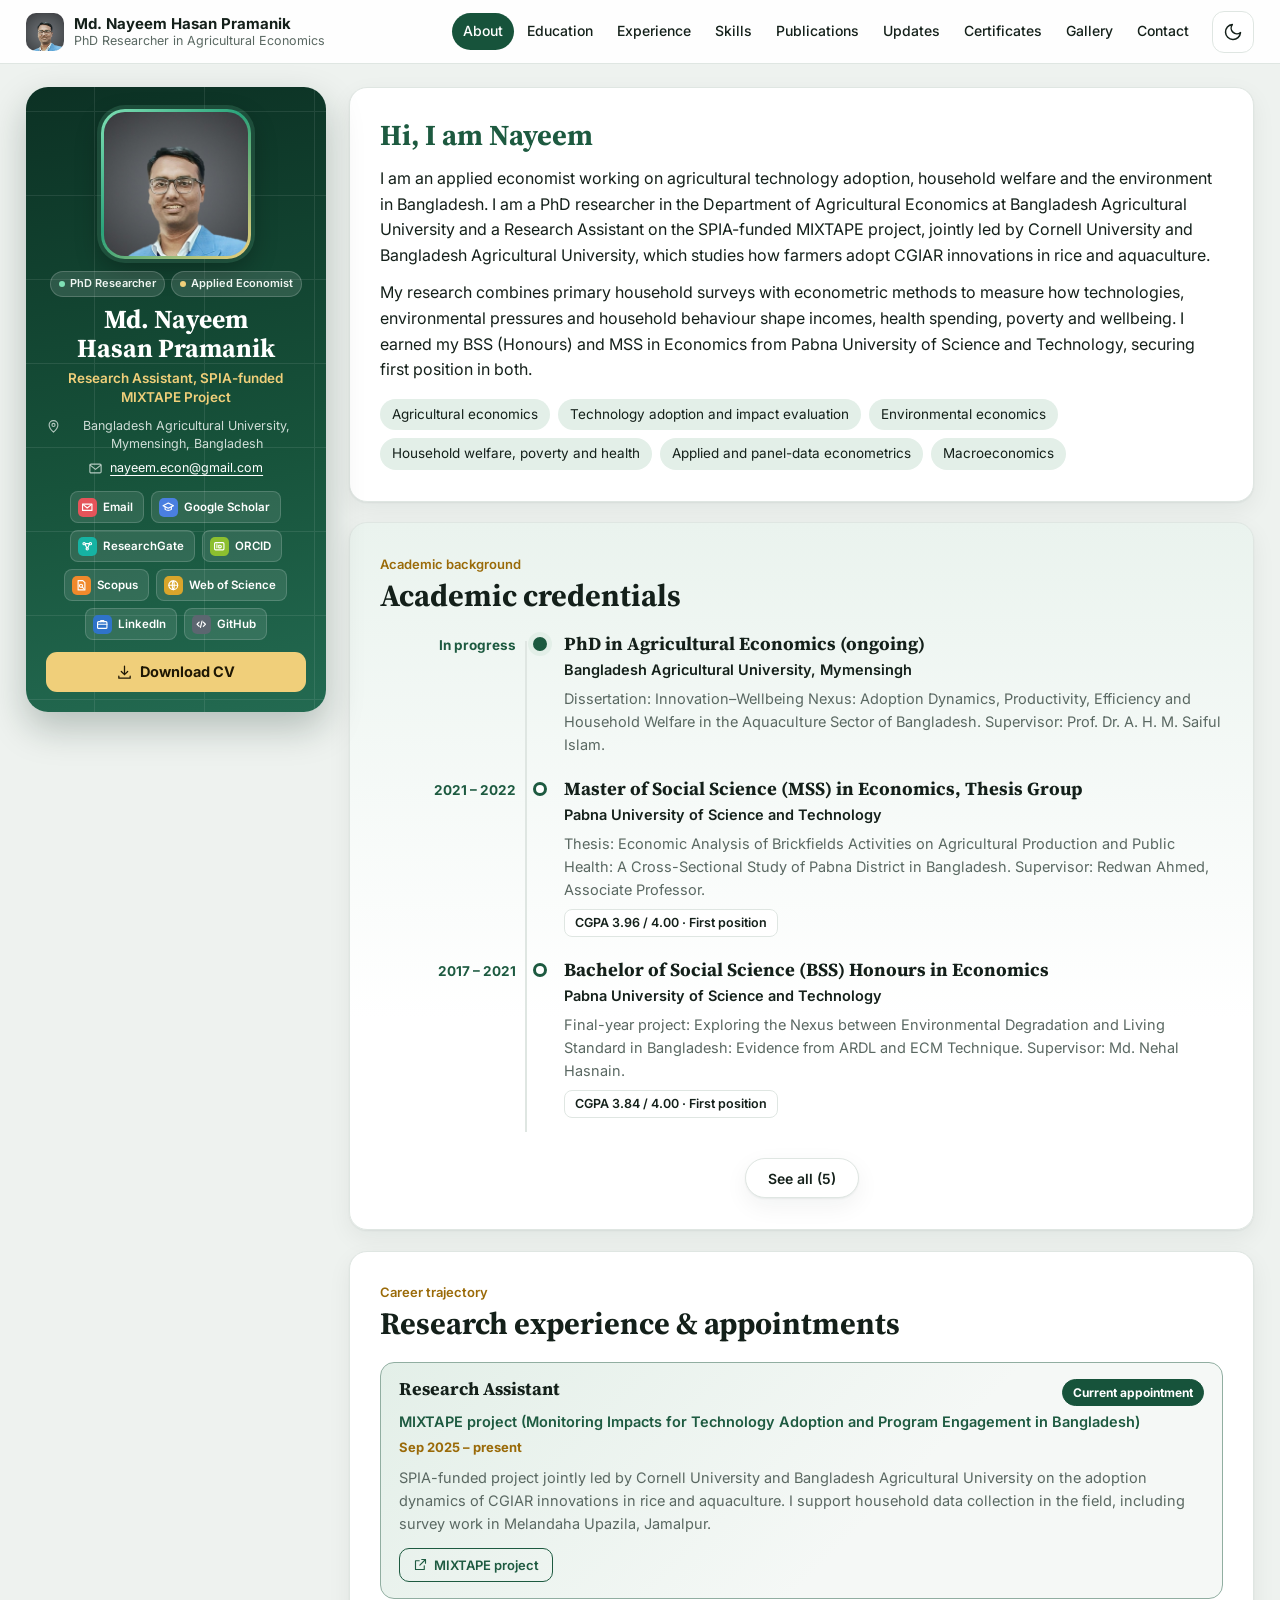
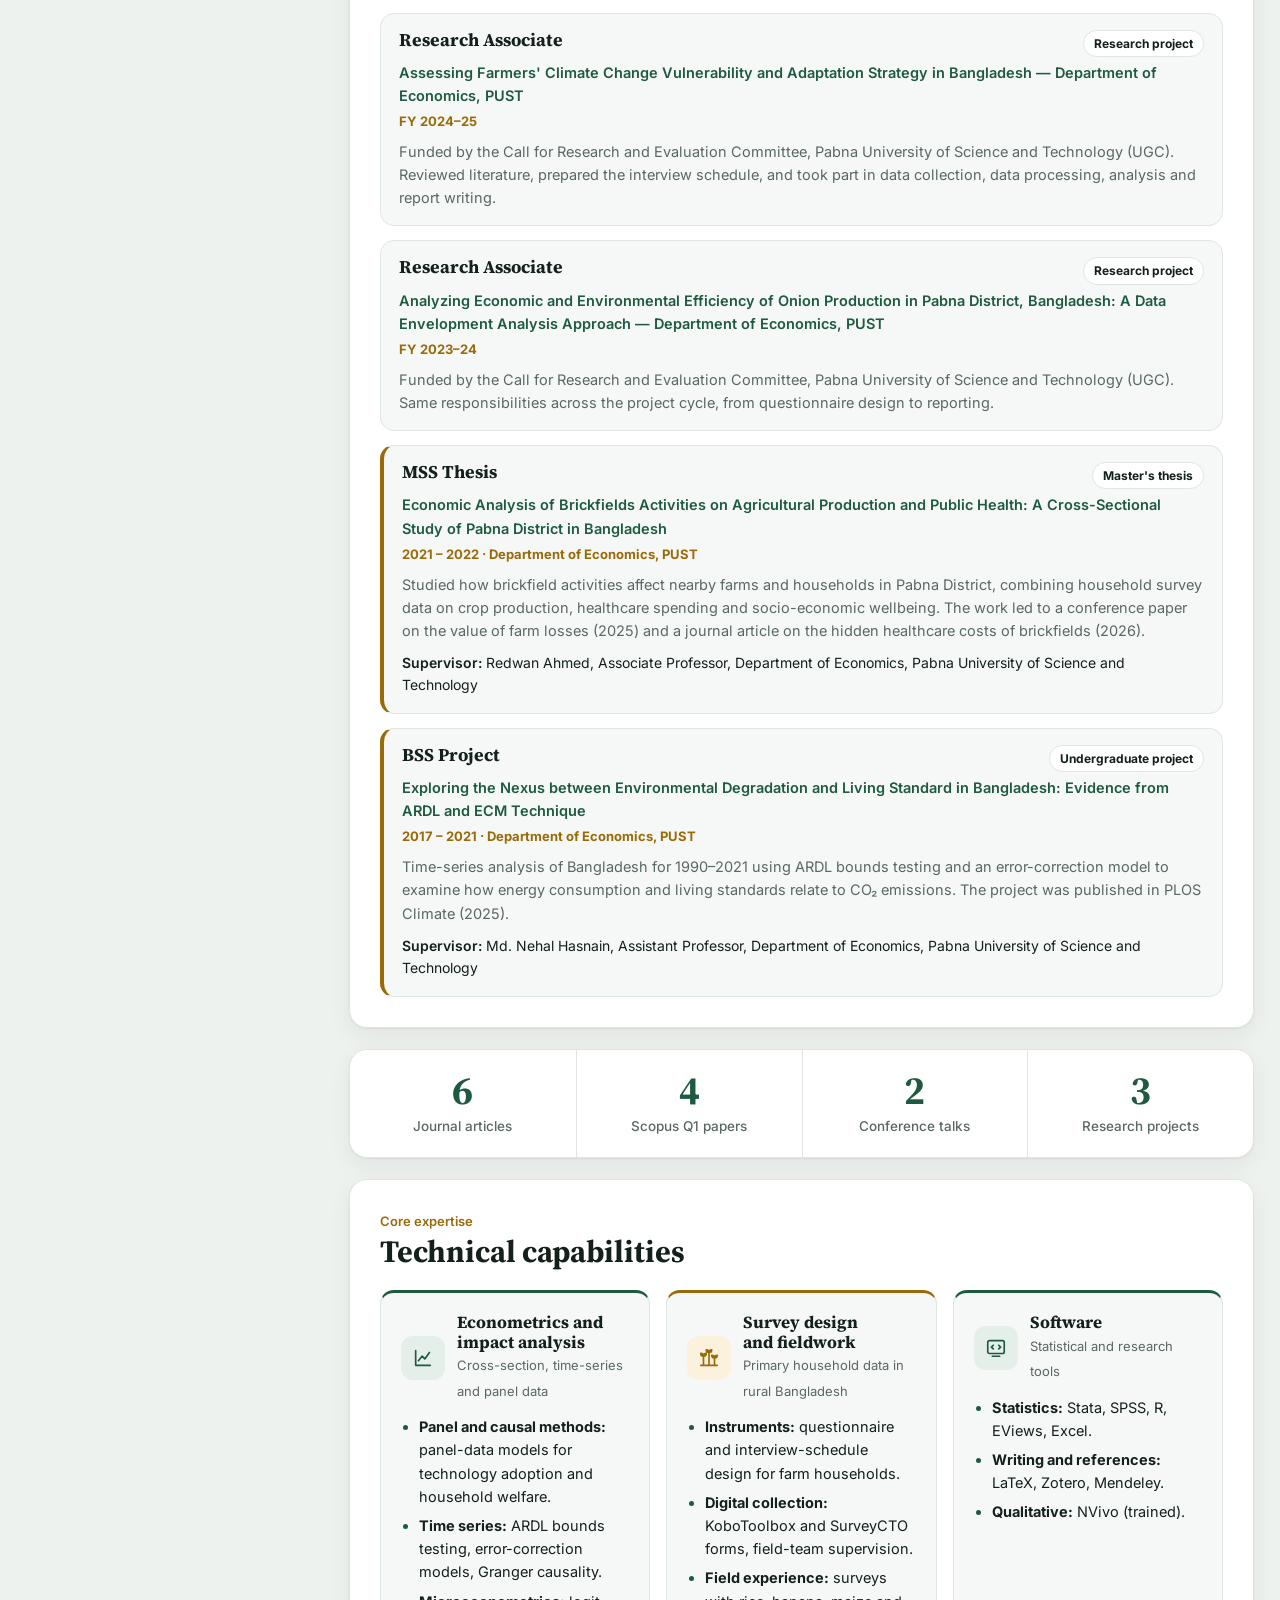
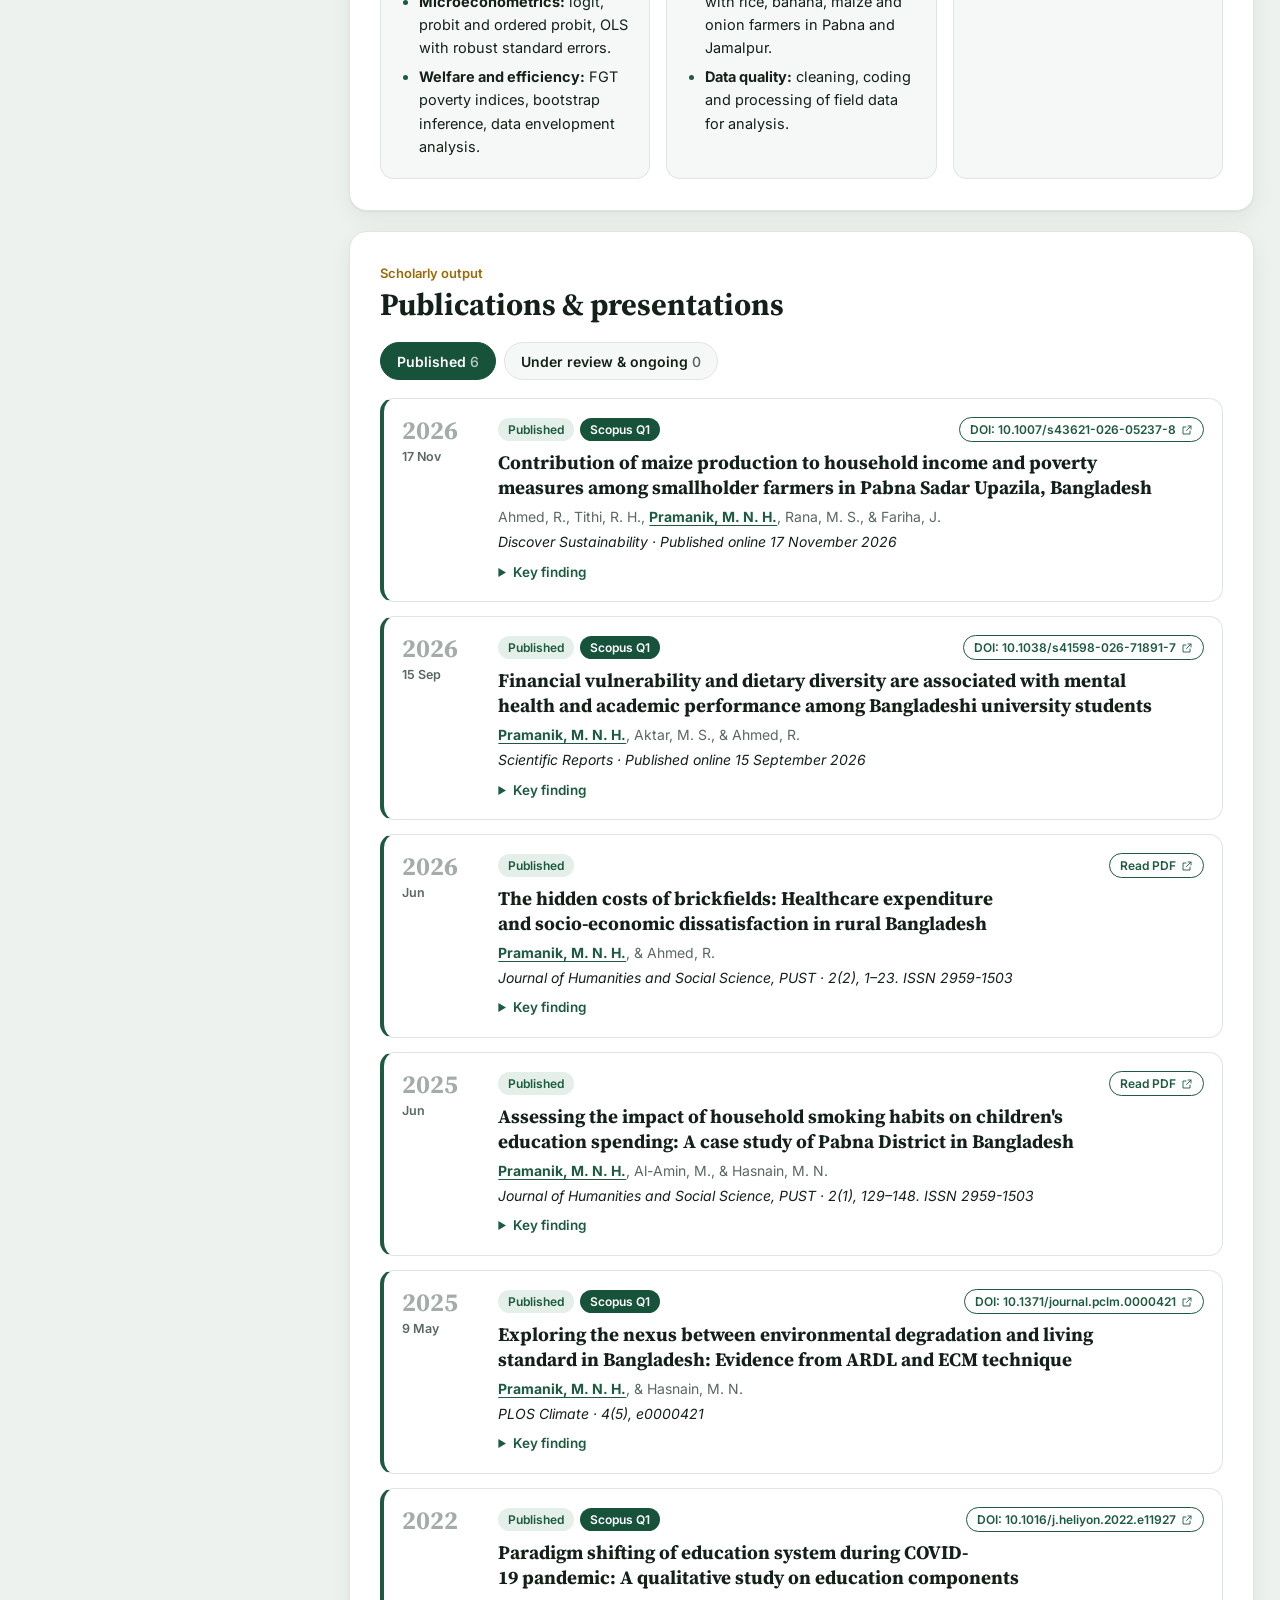
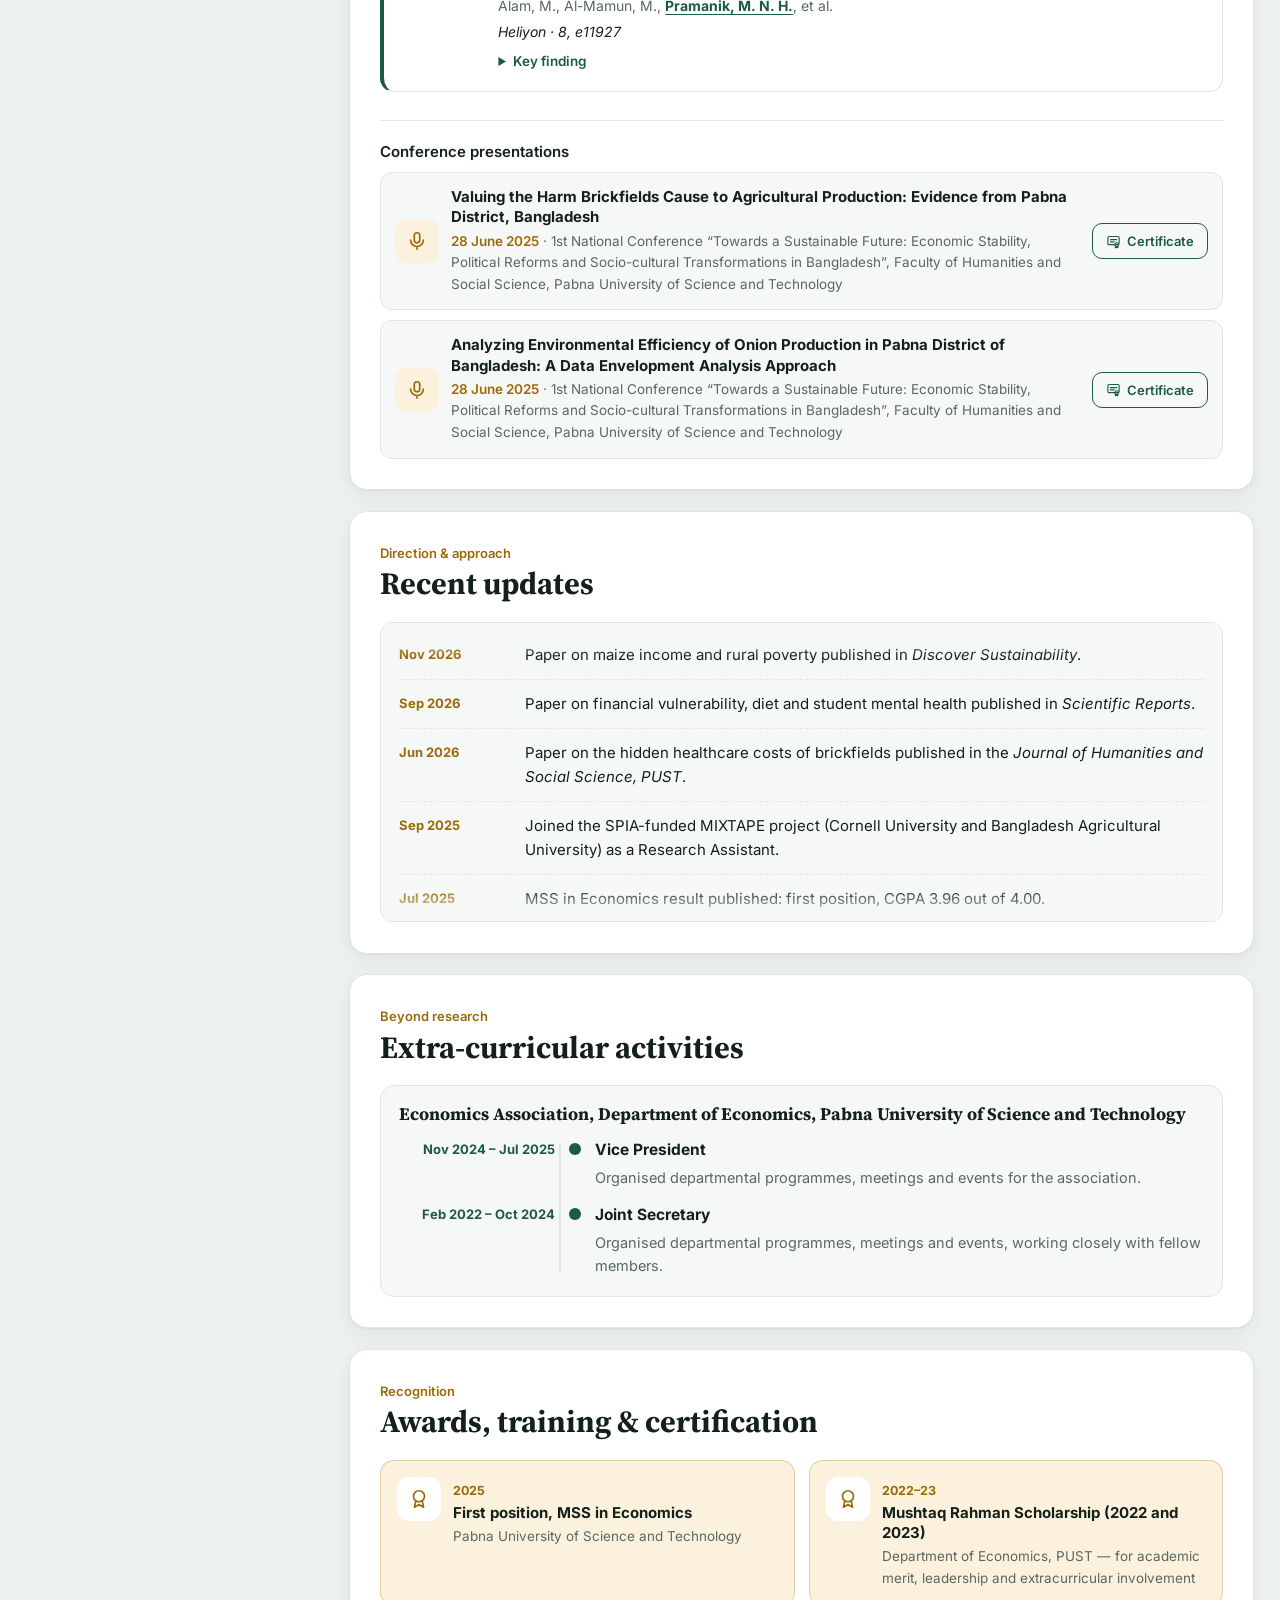
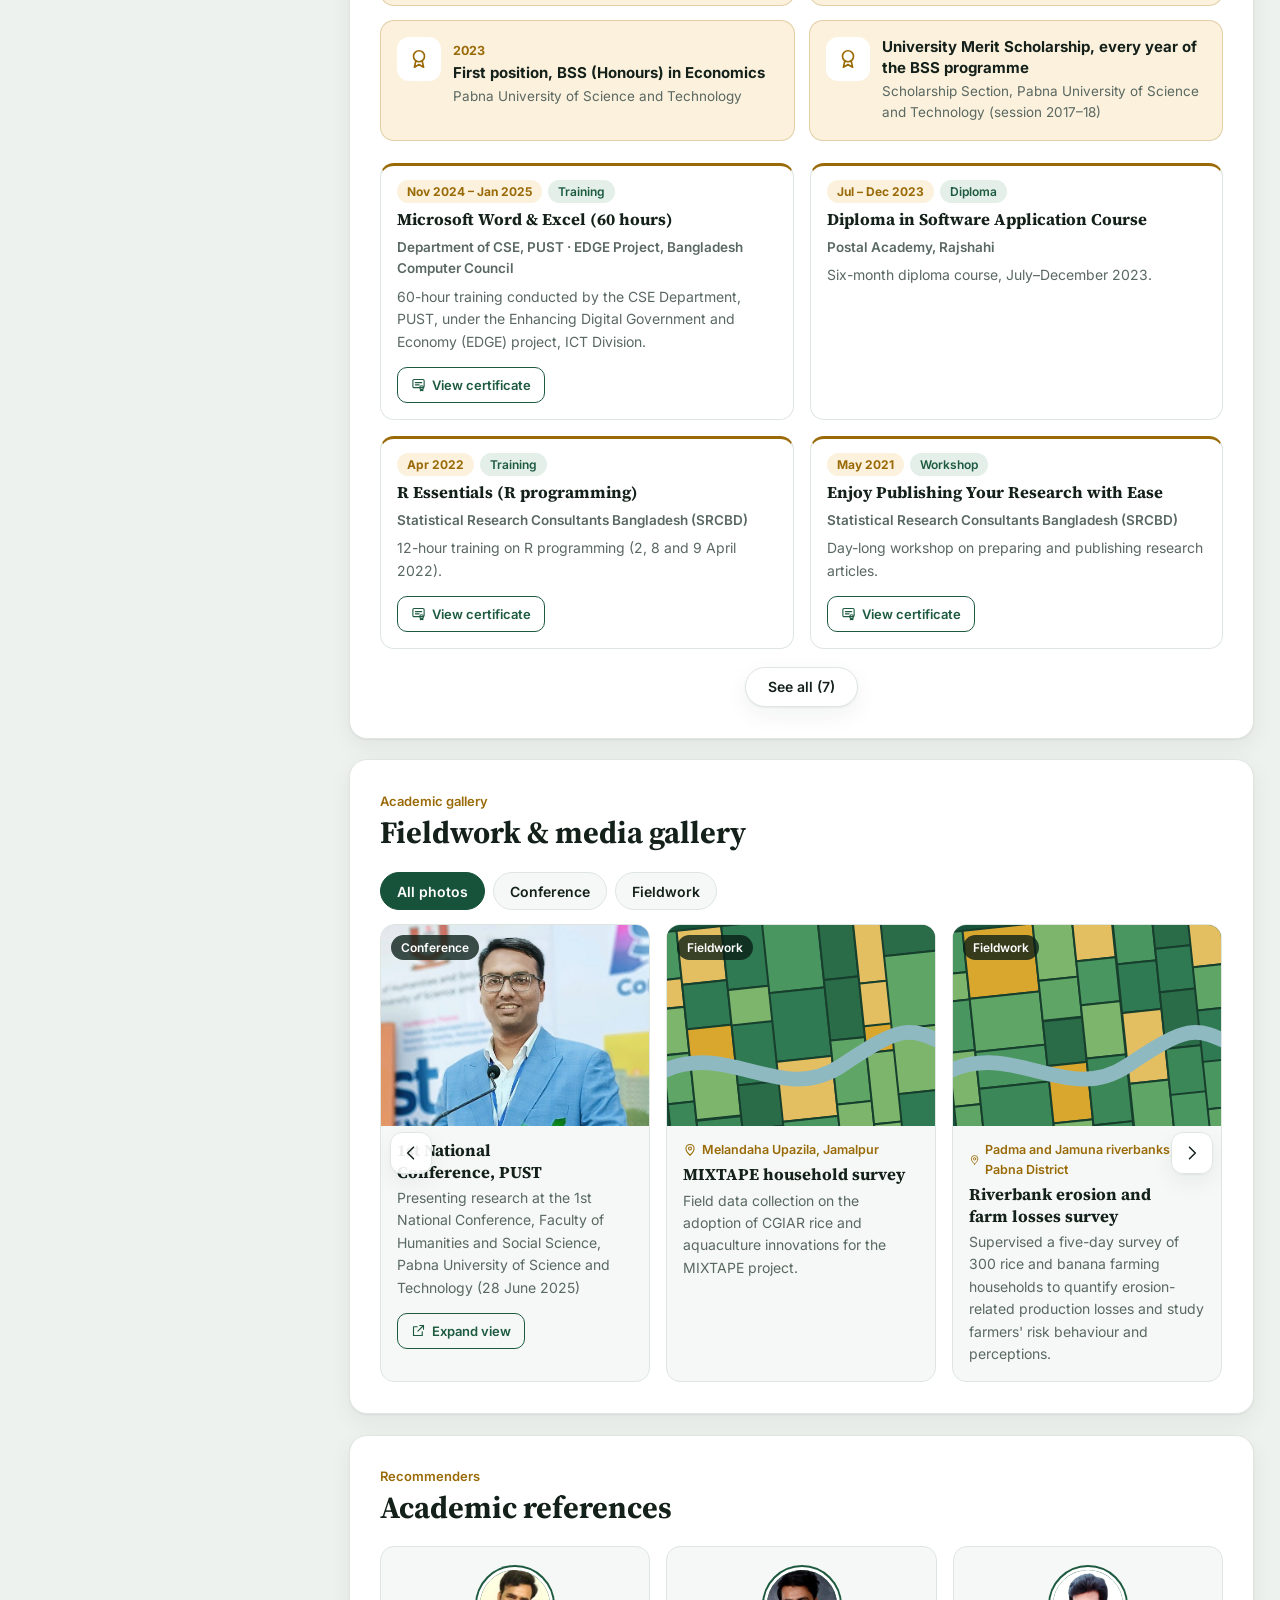
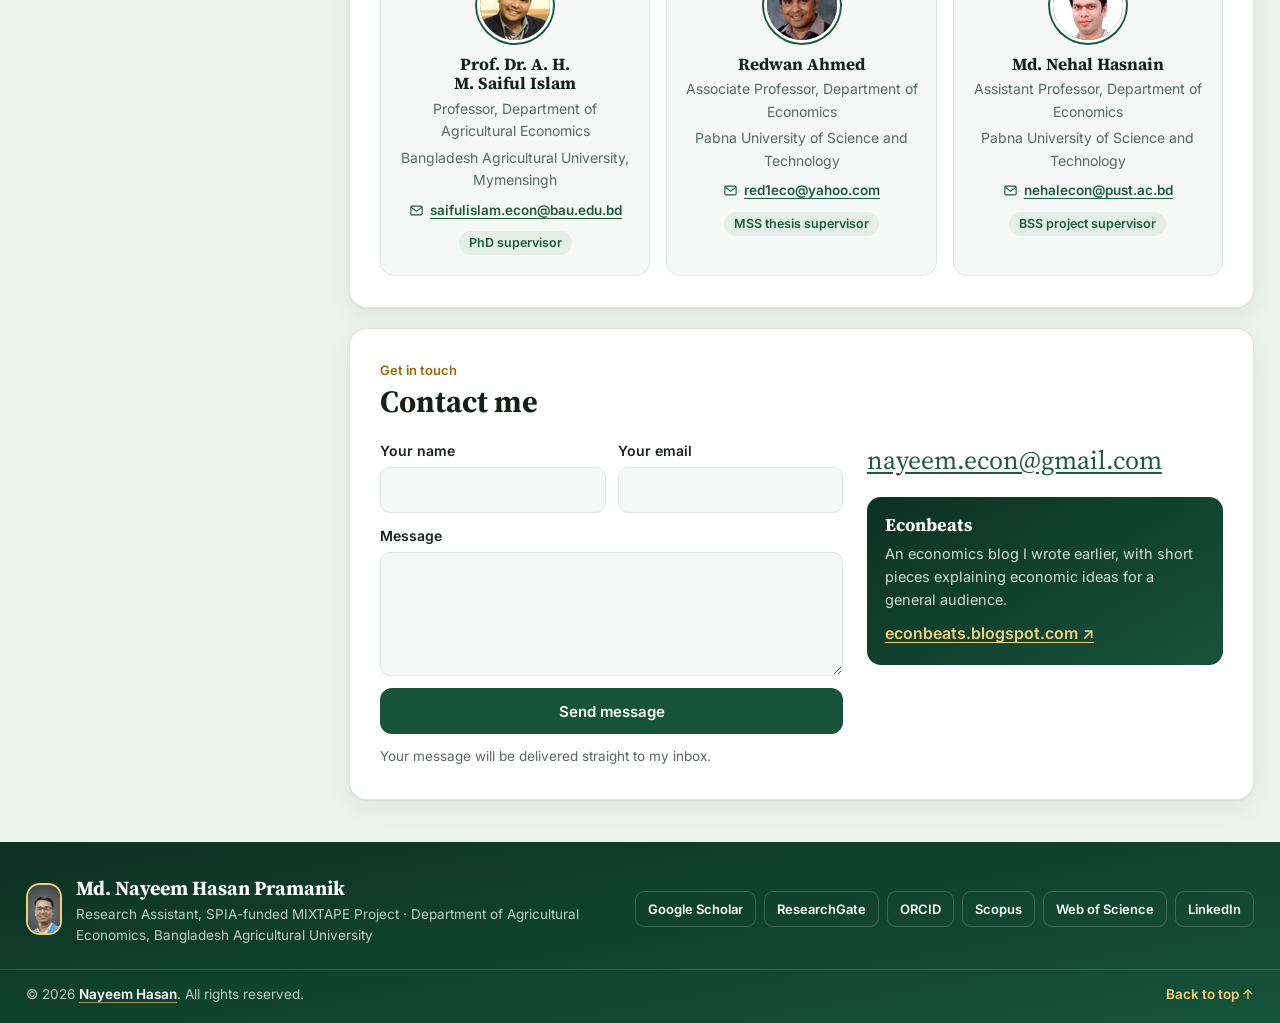
==== commit 77b76843: "Add files via upload" ====
--- a/index.html
+++ b/index.html
@@ -143,8 +143,9 @@
             <label>Your email<input id="c-email" type="email" autocomplete="email" required></label>
           </div>
           <label>Message<textarea id="c-msg" rows="5" required></textarea></label>
+          <input type="text" id="c-hp" name="_honey" tabindex="-1" autocomplete="off" aria-hidden="true" class="hp">
           <button type="submit" class="send">Send message</button>
-          <p class="form-note" id="c-note" role="status">This opens your email app with the message filled in.</p>
+          <p class="form-note" id="c-note" role="status">Your message will be delivered straight to my inbox.</p>
         </form>
         <div class="contact-side">
           <p class="mail-big"><a id="c-mail" href="#"></a></p>
--- a/style.css
+++ b/style.css
@@ -308,6 +308,10 @@
 .send:hover{background:var(--deep3)}
 .form-note{margin:0;font-size:13.5px;color:var(--muted)}
 .form-note.err{color:#c0392b}
+.form-note.ok{color:var(--green);font-weight:600}
+.form-note:empty{display:none}
+.send:disabled{opacity:.7;cursor:wait}
+.hp{position:absolute;left:-9999px;width:1px;height:1px;opacity:0}
 .mail-big{margin:0 0 16px;font-family:"Source Serif 4",Georgia,serif;font-size:clamp(20px,2.2vw,26px);overflow-wrap:anywhere}
 .blogcard{padding:18px;border-radius:14px;background:linear-gradient(150deg,var(--deep1),var(--deep2));color:#eef5f1}
 .blogcard h3{font-size:18px;color:#fff;margin-bottom:6px}
